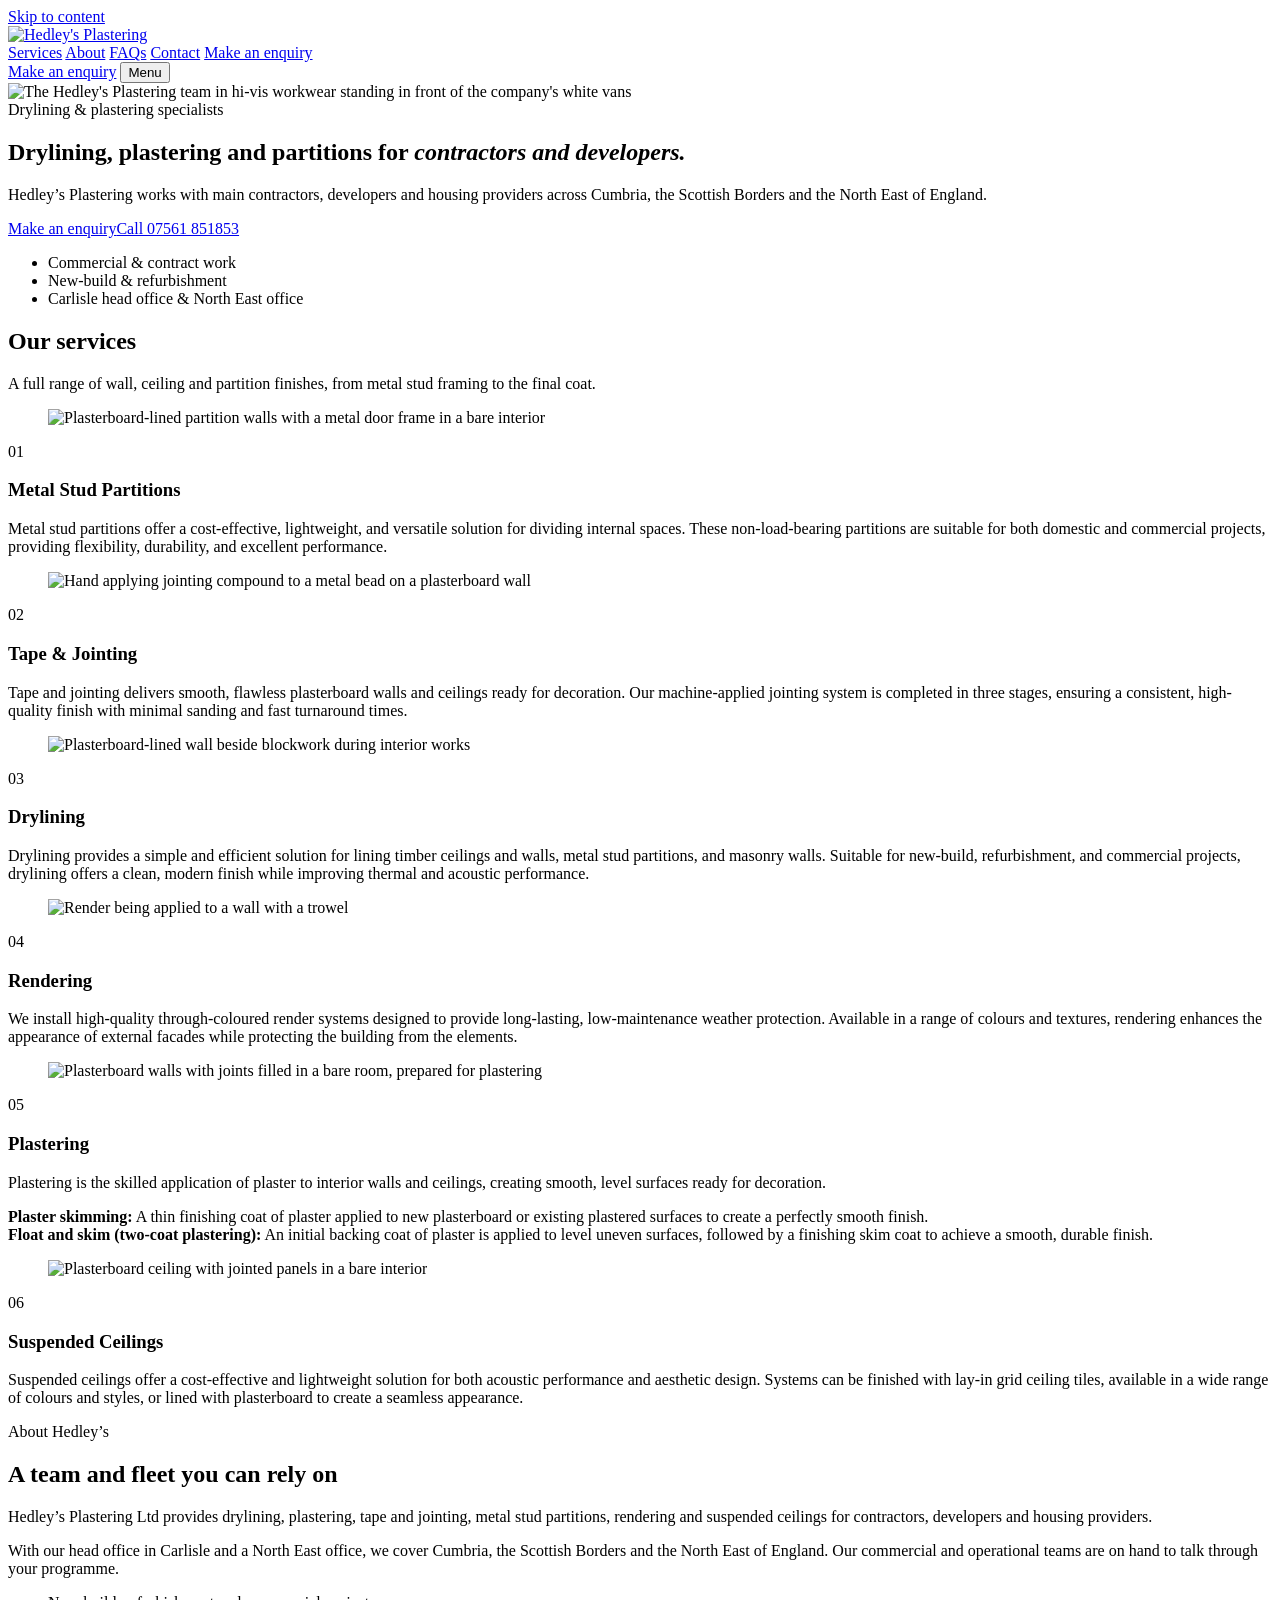
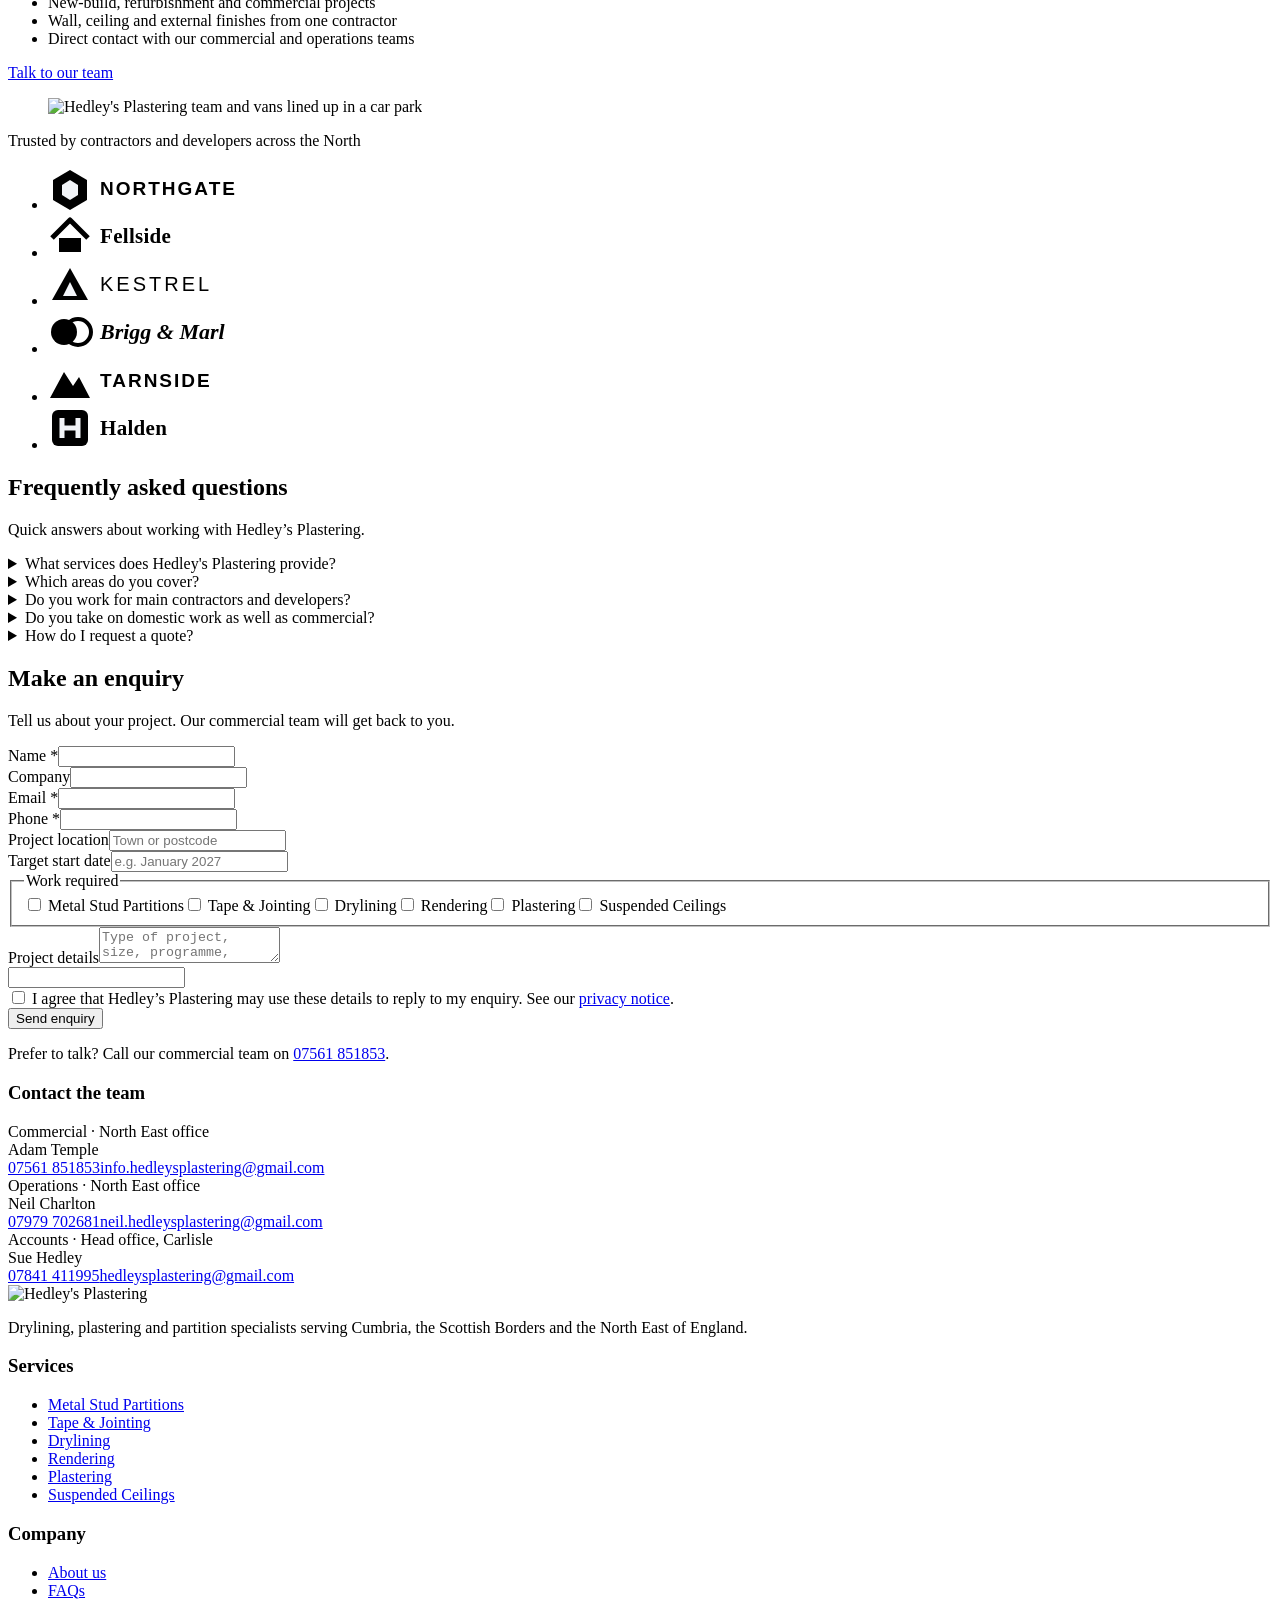
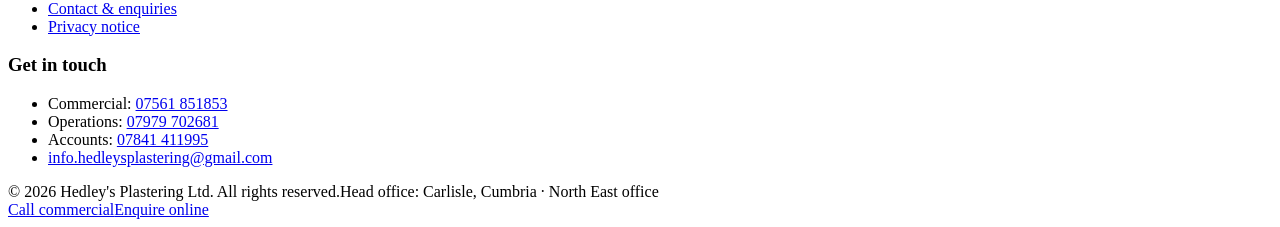
==== index.html @ 0aafec83 "Add files via upload" ====
<!DOCTYPE html>
<html lang="en-GB">
<head>
<meta charset="utf-8">
<meta name="viewport" content="width=device-width, initial-scale=1">
<title>Drylining &amp; Plastering Contractors | Hedley&#x27;s Plastering</title>
<meta name="description" content="Drylining, plastering, partitions, jointing, rendering and suspended ceilings for contractors across Cumbria, the Scottish Borders and the North East.">
<link rel="canonical" href="https://www.hedleysplastering.co.uk/">
<meta name="theme-color" content="#374151">
<meta property="og:type" content="website"><meta property="og:locale" content="en_GB">
<meta property="og:site_name" content="Hedley's Plastering"><meta property="og:title" content="Drylining &amp; Plastering Contractors | Hedley&#x27;s Plastering">
<meta property="og:description" content="Drylining, plastering, partitions, jointing, rendering and suspended ceilings for contractors across Cumbria, the Scottish Borders and the North East."><meta property="og:url" content="https://www.hedleysplastering.co.uk/">
<meta property="og:image" content="https://www.hedleysplastering.co.uk/assets/fleet-1600.jpg">
<meta name="twitter:card" content="summary_large_image">
<link rel="icon" href="assets/favicon.svg" type="image/svg+xml">
<link rel="stylesheet" href="assets/style.css">
<script type="application/ld+json">{"@context": "https://schema.org", "@graph": [{"@type": ["GeneralContractor", "LocalBusiness"], "@id": "https://www.hedleysplastering.co.uk/#organization", "name": "Hedley's Plastering Ltd", "alternateName": "Hedley's Plastering", "url": "https://www.hedleysplastering.co.uk/", "logo": "https://www.hedleysplastering.co.uk/assets/logo.svg", "image": "https://www.hedleysplastering.co.uk/assets/fleet-1600.jpg", "description": "Drylining, plastering, tape and jointing, metal stud partitions, rendering and suspended ceilings contractor serving Cumbria, the Scottish Borders and the North East of England.", "telephone": "+447561851853", "email": "info.hedleysplastering@gmail.com", "address": {"@type": "PostalAddress", "addressLocality": "Carlisle", "addressRegion": "Cumbria", "addressCountry": "GB"}, "areaServed": [{"@type": "AdministrativeArea", "name": "Cumbria"}, {"@type": "AdministrativeArea", "name": "Scottish Borders"}, {"@type": "AdministrativeArea", "name": "North East England"}], "knowsAbout": ["Plastering", "Drylining", "Tape and jointing", "Metal stud partitions", "Rendering", "Suspended ceilings"], "contactPoint": [{"@type": "ContactPoint", "contactType": "sales", "name": "Adam Temple", "telephone": "+447561851853", "email": "info.hedleysplastering@gmail.com", "areaServed": "GB", "availableLanguage": "en"}, {"@type": "ContactPoint", "contactType": "customer service", "name": "Neil Charlton", "telephone": "+447979702681", "email": "neil.hedleysplastering@gmail.com", "areaServed": "GB", "availableLanguage": "en"}], "hasOfferCatalog": {"@type": "OfferCatalog", "name": "Services", "itemListElement": [{"@type": "Offer", "itemOffered": {"@type": "Service", "name": "Metal Stud Partitions", "url": "https://www.hedleysplastering.co.uk/#metal-stud-partitions"}}, {"@type": "Offer", "itemOffered": {"@type": "Service", "name": "Tape & Jointing", "url": "https://www.hedleysplastering.co.uk/#tape-and-jointing"}}, {"@type": "Offer", "itemOffered": {"@type": "Service", "name": "Drylining", "url": "https://www.hedleysplastering.co.uk/#drylining"}}, {"@type": "Offer", "itemOffered": {"@type": "Service", "name": "Rendering", "url": "https://www.hedleysplastering.co.uk/#rendering"}}, {"@type": "Offer", "itemOffered": {"@type": "Service", "name": "Plastering", "url": "https://www.hedleysplastering.co.uk/#plastering"}}, {"@type": "Offer", "itemOffered": {"@type": "Service", "name": "Suspended Ceilings", "url": "https://www.hedleysplastering.co.uk/#suspended-ceilings"}}]}}, {"@type": "WebSite", "@id": "https://www.hedleysplastering.co.uk/#website", "url": "https://www.hedleysplastering.co.uk/", "name": "Hedley's Plastering", "publisher": {"@id": "https://www.hedleysplastering.co.uk/#organization"}, "inLanguage": "en-GB"}, {"@type": "Service", "@id": "https://www.hedleysplastering.co.uk/#metal-stud-partitions", "name": "Metal Stud Partitions", "serviceType": "Metal Stud Partitions", "description": "Metal stud partitions offer a cost-effective, lightweight, and versatile solution for dividing internal spaces. These non-load-bearing partitions are suitable for both domestic and commercial projects, providing flexibility, durability, and excellent performance.", "url": "https://www.hedleysplastering.co.uk/#metal-stud-partitions", "provider": {"@id": "https://www.hedleysplastering.co.uk/#organization"}, "areaServed": [{"@type": "AdministrativeArea", "name": "Cumbria"}, {"@type": "AdministrativeArea", "name": "Scottish Borders"}, {"@type": "AdministrativeArea", "name": "North East England"}]}, {"@type": "Service", "@id": "https://www.hedleysplastering.co.uk/#tape-and-jointing", "name": "Tape & Jointing", "serviceType": "Tape & Jointing", "description": "Tape and jointing delivers smooth, flawless plasterboard walls and ceilings ready for decoration. Our machine-applied jointing system is completed in three stages, ensuring a consistent, high-quality finish with minimal sanding and fast turnaround times.", "url": "https://www.hedleysplastering.co.uk/#tape-and-jointing", "provider": {"@id": "https://www.hedleysplastering.co.uk/#organization"}, "areaServed": [{"@type": "AdministrativeArea", "name": "Cumbria"}, {"@type": "AdministrativeArea", "name": "Scottish Borders"}, {"@type": "AdministrativeArea", "name": "North East England"}]}, {"@type": "Service", "@id": "https://www.hedleysplastering.co.uk/#drylining", "name": "Drylining", "serviceType": "Drylining", "description": "Drylining provides a simple and efficient solution for lining timber ceilings and walls, metal stud partitions, and masonry walls. Suitable for new-build, refurbishment, and commercial projects, drylining offers a clean, modern finish while improving thermal and acoustic performance.", "url": "https://www.hedleysplastering.co.uk/#drylining", "provider": {"@id": "https://www.hedleysplastering.co.uk/#organization"}, "areaServed": [{"@type": "AdministrativeArea", "name": "Cumbria"}, {"@type": "AdministrativeArea", "name": "Scottish Borders"}, {"@type": "AdministrativeArea", "name": "North East England"}]}, {"@type": "Service", "@id": "https://www.hedleysplastering.co.uk/#rendering", "name": "Rendering", "serviceType": "Rendering", "description": "We install high-quality through-coloured render systems designed to provide long-lasting, low-maintenance weather protection. Available in a range of colours and textures, rendering enhances the appearance of external facades while protecting the building from the elements.", "url": "https://www.hedleysplastering.co.uk/#rendering", "provider": {"@id": "https://www.hedleysplastering.co.uk/#organization"}, "areaServed": [{"@type": "AdministrativeArea", "name": "Cumbria"}, {"@type": "AdministrativeArea", "name": "Scottish Borders"}, {"@type": "AdministrativeArea", "name": "North East England"}]}, {"@type": "Service", "@id": "https://www.hedleysplastering.co.uk/#plastering", "name": "Plastering", "serviceType": "Plastering", "description": "Plastering is the skilled application of plaster to interior walls and ceilings, creating smooth, level surfaces ready for decoration.", "url": "https://www.hedleysplastering.co.uk/#plastering", "provider": {"@id": "https://www.hedleysplastering.co.uk/#organization"}, "areaServed": [{"@type": "AdministrativeArea", "name": "Cumbria"}, {"@type": "AdministrativeArea", "name": "Scottish Borders"}, {"@type": "AdministrativeArea", "name": "North East England"}]}, {"@type": "Service", "@id": "https://www.hedleysplastering.co.uk/#suspended-ceilings", "name": "Suspended Ceilings", "serviceType": "Suspended Ceilings", "description": "Suspended ceilings offer a cost-effective and lightweight solution for both acoustic performance and aesthetic design. Systems can be finished with lay-in grid ceiling tiles, available in a wide range of colours and styles, or lined with plasterboard to create a seamless appearance.", "url": "https://www.hedleysplastering.co.uk/#suspended-ceilings", "provider": {"@id": "https://www.hedleysplastering.co.uk/#organization"}, "areaServed": [{"@type": "AdministrativeArea", "name": "Cumbria"}, {"@type": "AdministrativeArea", "name": "Scottish Borders"}, {"@type": "AdministrativeArea", "name": "North East England"}]}, {"@type": "FAQPage", "mainEntity": [{"@type": "Question", "name": "What services does Hedley's Plastering provide?", "acceptedAnswer": {"@type": "Answer", "text": "Hedley's Plastering provides metal stud partitions, tape and jointing, drylining, rendering, plastering (skim and float and skim) and suspended ceilings."}}, {"@type": "Question", "name": "Which areas do you cover?", "acceptedAnswer": {"@type": "Answer", "text": "We work across Cumbria, the Scottish Borders and the North East of England."}}, {"@type": "Question", "name": "Do you work for main contractors and developers?", "acceptedAnswer": {"@type": "Answer", "text": "Yes. We work with main contractors, developers and housing providers on new-build, refurbishment and commercial projects. Our client list includes ESH Group, Mears, United Living and Oaktree Living."}}, {"@type": "Question", "name": "Do you take on domestic work as well as commercial?", "acceptedAnswer": {"@type": "Answer", "text": "Our services such as metal stud partitions and drylining are suitable for both domestic and commercial projects. Our main focus is commercial and contract work."}}, {"@type": "Question", "name": "How do I request a quote?", "acceptedAnswer": {"@type": "Answer", "text": "Use the enquiry form at the bottom of this page or call our commercial team on 07561 851853. Please include the project location, the work required and your target start date."}}]}]}</script>
</head>
<body>
<a class="skip" href="#main">Skip to content</a>
<header class="site-header"><div class="wrap wide bar">
<a class="logo" href="#top" aria-label="Hedley's Plastering home"><img src="assets/logo-white.svg" alt="Hedley's Plastering" width="163" height="46"></a>
<nav class="nav" id="site-nav" aria-label="Main">
<a class="link" href="#services">Services</a>
<a class="link" href="#about">About</a>
<a class="link" href="#faq">FAQs</a>
<a class="link" href="#contact">Contact</a>
<a class="btn" href="#contact">Make an enquiry</a>
</nav>
<div class="header-cta"><a class="btn btn-sm" href="#contact">Make an enquiry</a>
<button class="menu-btn" aria-expanded="false" aria-controls="site-nav">Menu</button></div></div></header>
<main id="main">

<section class="hero" id="top" style="padding:0">
<picture><source type="image/webp" srcset="assets/team-vans-800.webp 800w, assets/team-vans-1600.webp 1600w" sizes="100vw"><img src="assets/team-vans-1600.jpg" srcset="assets/team-vans-800.jpg 800w, assets/team-vans-1600.jpg 1600w" sizes="100vw" alt="The Hedley&#x27;s Plastering team in hi-vis workwear standing in front of the company&#x27;s white vans" width="1600" height="856" fetchpriority="high"></picture>
<div class="wrap wide"><div class="inner">
<span class="eyebrow">Drylining &amp; plastering specialists</span>
<h1>Drylining, plastering and partitions for <em>contractors and developers.</em></h1>
<p class="lead">Hedley&rsquo;s Plastering works with main contractors, developers and housing providers across Cumbria, the Scottish Borders and the North East of England.</p>
<div class="actions"><a class="btn" href="#contact">Make an enquiry</a><a class="btn btn-ghost" href="tel:07561851853">Call 07561 851853</a></div>
<ul class="hero-points"><li>Commercial &amp; contract work</li><li>New-build &amp; refurbishment</li><li>Carlisle head office &amp; North East office</li></ul>
</div></div></section>

<section id="services" class="services-v2"><div class="wrap">
<div class="section-head"><h2>Our services</h2><p>A full range of wall, ceiling and partition finishes, from metal stud framing to the final coat.</p></div></div>
<div class="features"><article class="feature" id="metal-stud-partitions"><figure><picture><source type="image/webp" srcset="assets/drylined-room-640.webp 640w, assets/drylined-room-1280.webp 1280w" sizes="(min-width:900px) 50vw, 100vw"><img src="assets/drylined-room-1280.jpg" srcset="assets/drylined-room-640.jpg 640w, assets/drylined-room-1280.jpg 1280w" sizes="(min-width:900px) 50vw, 100vw" alt="Plasterboard-lined partition walls with a metal door frame in a bare interior" width="1280" height="853" loading="lazy"></picture></figure><div><span class="eyebrow">01</span><h3 class="svc-title">Metal Stud Partitions</h3><p>Metal stud partitions offer a cost-effective, lightweight, and versatile solution for dividing internal spaces. These non-load-bearing partitions are suitable for both domestic and commercial projects, providing flexibility, durability, and excellent performance.</p></div></article><article class="feature flip" id="tape-and-jointing"><figure><picture><source type="image/webp" srcset="assets/jointing-bead-640.webp 640w, assets/jointing-bead-1280.webp 1280w" sizes="(min-width:900px) 50vw, 100vw"><img src="assets/jointing-bead-1280.jpg" srcset="assets/jointing-bead-640.jpg 640w, assets/jointing-bead-1280.jpg 1280w" sizes="(min-width:900px) 50vw, 100vw" alt="Hand applying jointing compound to a metal bead on a plasterboard wall" width="1280" height="853" loading="lazy"></picture></figure><div><span class="eyebrow">02</span><h3 class="svc-title">Tape &amp; Jointing</h3><p>Tape and jointing delivers smooth, flawless plasterboard walls and ceilings ready for decoration. Our machine-applied jointing system is completed in three stages, ensuring a consistent, high-quality finish with minimal sanding and fast turnaround times.</p></div></article><article class="feature" id="drylining"><figure><picture><source type="image/webp" srcset="assets/blockwork-wall-640.webp 640w, assets/blockwork-wall-1280.webp 1280w" sizes="(min-width:900px) 50vw, 100vw"><img src="assets/blockwork-wall-1280.jpg" srcset="assets/blockwork-wall-640.jpg 640w, assets/blockwork-wall-1280.jpg 1280w" sizes="(min-width:900px) 50vw, 100vw" alt="Plasterboard-lined wall beside blockwork during interior works" width="1280" height="853" loading="lazy"></picture></figure><div><span class="eyebrow">03</span><h3 class="svc-title">Drylining</h3><p>Drylining provides a simple and efficient solution for lining timber ceilings and walls, metal stud partitions, and masonry walls. Suitable for new-build, refurbishment, and commercial projects, drylining offers a clean, modern finish while improving thermal and acoustic performance.</p></div></article><article class="feature flip" id="rendering"><figure><picture><source type="image/webp" srcset="assets/render-trowel-640.webp 640w, assets/render-trowel-1280.webp 1280w" sizes="(min-width:900px) 50vw, 100vw"><img src="assets/render-trowel-1280.jpg" srcset="assets/render-trowel-640.jpg 640w, assets/render-trowel-1280.jpg 1280w" sizes="(min-width:900px) 50vw, 100vw" alt="Render being applied to a wall with a trowel" width="1280" height="853" loading="lazy"></picture></figure><div><span class="eyebrow">04</span><h3 class="svc-title">Rendering</h3><p>We install high-quality through-coloured render systems designed to provide long-lasting, low-maintenance weather protection. Available in a range of colours and textures, rendering enhances the appearance of external facades while protecting the building from the elements.</p></div></article><article class="feature" id="plastering"><figure><picture><source type="image/webp" srcset="assets/prepared-room-640.webp 640w, assets/prepared-room-1280.webp 1280w" sizes="(min-width:900px) 50vw, 100vw"><img src="assets/prepared-room-1280.jpg" srcset="assets/prepared-room-640.jpg 640w, assets/prepared-room-1280.jpg 1280w" sizes="(min-width:900px) 50vw, 100vw" alt="Plasterboard walls with joints filled in a bare room, prepared for plastering" width="1280" height="853" loading="lazy"></picture></figure><div><span class="eyebrow">05</span><h3 class="svc-title">Plastering</h3><p>Plastering is the skilled application of plaster to interior walls and ceilings, creating smooth, level surfaces ready for decoration.</p><div class="sub"><strong>Plaster skimming:</strong> A thin finishing coat of plaster applied to new plasterboard or existing plastered surfaces to create a perfectly smooth finish.</div><div class="sub"><strong>Float and skim (two-coat plastering):</strong> An initial backing coat of plaster is applied to level uneven surfaces, followed by a finishing skim coat to achieve a smooth, durable finish.</div></div></article><article class="feature flip" id="suspended-ceilings"><figure><picture><source type="image/webp" srcset="assets/plasterboard-ceiling-640.webp 640w, assets/plasterboard-ceiling-1280.webp 1280w" sizes="(min-width:900px) 50vw, 100vw"><img src="assets/plasterboard-ceiling-1280.jpg" srcset="assets/plasterboard-ceiling-640.jpg 640w, assets/plasterboard-ceiling-1280.jpg 1280w" sizes="(min-width:900px) 50vw, 100vw" alt="Plasterboard ceiling with jointed panels in a bare interior" width="1280" height="853" loading="lazy"></picture></figure><div><span class="eyebrow">06</span><h3 class="svc-title">Suspended Ceilings</h3><p>Suspended ceilings offer a cost-effective and lightweight solution for both acoustic performance and aesthetic design. Systems can be finished with lay-in grid ceiling tiles, available in a wide range of colours and styles, or lined with plasterboard to create a seamless appearance.</p></div></article></div></section>

<section class="bg-mist" id="about"><div class="wrap split">
<div><span class="eyebrow">About Hedley&rsquo;s</span><h2>A team and fleet you can rely on</h2>
<p>Hedley&rsquo;s Plastering Ltd provides drylining, plastering, tape and jointing, metal stud partitions, rendering and suspended ceilings for contractors, developers and housing providers.</p>
<p>With our head office in Carlisle and a North East office, we cover Cumbria, the Scottish Borders and the North East of England. Our commercial and operational teams are on hand to talk through your programme.</p>
<ul class="ticks"><li>New-build, refurbishment and commercial projects</li><li>Wall, ceiling and external finishes from one contractor</li><li>Direct contact with our commercial and operations teams</li></ul>
<a class="btn btn-navy" href="#contact">Talk to our team</a></div>
<figure><picture><source type="image/webp" srcset="assets/team-crop-780.webp"><img src="assets/team-crop-780.jpg" alt="Hedley&#39;s Plastering team and vans lined up in a car park" width="780" height="280" loading="lazy"></picture></figure></div></section>

<section class="logo-band" id="clients" aria-label="Clients"><div class="wrap"><p class="band-title">Trusted by contractors and developers across the North</p><ul class="logo-row"><li><svg role="img" aria-label="Placeholder client logo" viewBox="0 0 192 44" width="192" height="44" xmlns="http://www.w3.org/2000/svg"><path d="M22 4l17 10v20L22 44 5 34V14z" fill="currentColor"/><path d="M22 14l8 5v10l-8 5-8-5V19z" fill="#f2f4f8"/><text x="52" y="29" fill="currentColor" font-family="Inter,Helvetica,Arial,sans-serif" font-size="19" font-weight="800" letter-spacing="2">NORTHGATE</text></svg></li><li><svg role="img" aria-label="Placeholder client logo" viewBox="0 0 142 44" width="142" height="44" xmlns="http://www.w3.org/2000/svg"><path d="M4 24L22 6l18 18" fill="none" stroke="currentColor" stroke-width="5" stroke-linejoin="round"/><path d="M11 24v14h22V24" fill="currentColor"/><text x="52" y="29" fill="currentColor" font-family="Georgia,serif" font-size="21" font-weight="700" letter-spacing=".3">Fellside</text></svg></li><li><svg role="img" aria-label="Placeholder client logo" viewBox="0 0 168 44" width="168" height="44" xmlns="http://www.w3.org/2000/svg"><path d="M4 38L22 6l18 32z" fill="currentColor"/><path d="M22 20l7 14H15z" fill="#f2f4f8"/><text x="52" y="29" fill="currentColor" font-family="Inter,Helvetica,Arial,sans-serif" font-size="20" font-weight="400" letter-spacing="3">KESTREL</text></svg></li><li><svg role="img" aria-label="Placeholder client logo" viewBox="0 0 190 44" width="190" height="44" xmlns="http://www.w3.org/2000/svg"><circle cx="16" cy="22" r="13" fill="currentColor"/><circle cx="30" cy="22" r="13" fill="none" stroke="currentColor" stroke-width="4"/><text x="52" y="29" fill="currentColor" font-family="Georgia,serif" font-size="22" font-style="italic" font-weight="700">Brigg &amp; Marl</text></svg></li><li><svg role="img" aria-label="Placeholder client logo" viewBox="0 0 162 44" width="162" height="44" xmlns="http://www.w3.org/2000/svg"><path d="M2 40l14-26 9 14 6-9 11 21z" fill="currentColor"/><text x="52" y="29" fill="currentColor" font-family="Inter,Helvetica,Arial,sans-serif" font-size="19" font-weight="800" letter-spacing="2">TARNSIDE</text></svg></li><li><svg role="img" aria-label="Placeholder client logo" viewBox="0 0 142 44" width="142" height="44" xmlns="http://www.w3.org/2000/svg"><rect x="4" y="4" width="36" height="36" rx="6" fill="currentColor"/><path d="M14 12v20M30 12v20M14 22h16" stroke="#f2f4f8" stroke-width="5"/><text x="52" y="29" fill="currentColor" font-family="Georgia,serif" font-size="21" font-weight="700" letter-spacing=".3">Halden</text></svg></li></ul></div></section>

<section id="faq"><div class="wrap">
<div class="section-head"><h2>Frequently asked questions</h2><p>Quick answers about working with Hedley&rsquo;s Plastering.</p></div>
<div class="faq">
<details><summary>What services does Hedley&#x27;s Plastering provide?</summary><div class="ans"><p>Hedley&#x27;s Plastering provides metal stud partitions, tape and jointing, drylining, rendering, plastering (skim and float and skim) and suspended ceilings.</p></div></details>
<details><summary>Which areas do you cover?</summary><div class="ans"><p>We work across Cumbria, the Scottish Borders and the North East of England.</p></div></details>
<details><summary>Do you work for main contractors and developers?</summary><div class="ans"><p>Yes. We work with main contractors, developers and housing providers on new-build, refurbishment and commercial projects. Our client list includes ESH Group, Mears, United Living and Oaktree Living.</p></div></details>
<details><summary>Do you take on domestic work as well as commercial?</summary><div class="ans"><p>Our services such as metal stud partitions and drylining are suitable for both domestic and commercial projects. Our main focus is commercial and contract work.</p></div></details>
<details><summary>How do I request a quote?</summary><div class="ans"><p>Use the enquiry form at the bottom of this page or call our commercial team on 07561 851853. Please include the project location, the work required and your target start date.</p></div></details>
</div></div></section>

<section class="bg-mist" id="contact"><div class="wrap">
<div class="section-head"><h2>Make an enquiry</h2><p>Tell us about your project. Our commercial team will get back to you.</p></div>
<div class="contact-layout">
<form class="form" id="enquiry-form" data-to="info.hedleysplastering@gmail.com" novalidate>
<div class="row"><div class="field"><label for="name">Name <span class="req">*</span></label><input id="name" name="name" autocomplete="name" required></div>
<div class="field"><label for="company">Company</label><input id="company" name="company" autocomplete="organization"></div></div>
<div class="row"><div class="field"><label for="email">Email <span class="req">*</span></label><input id="email" name="email" type="email" autocomplete="email" required></div>
<div class="field"><label for="phone">Phone <span class="req">*</span></label><input id="phone" name="phone" type="tel" autocomplete="tel" required></div></div>
<div class="row"><div class="field"><label for="location">Project location</label><input id="location" name="location" placeholder="Town or postcode"></div>
<div class="field"><label for="start">Target start date</label><input id="start" name="start" placeholder="e.g. January 2027"></div></div>
<fieldset><legend>Work required</legend><div class="checks"><label><input type="checkbox" name="service" value="Metal Stud Partitions"> Metal Stud Partitions</label><label><input type="checkbox" name="service" value="Tape &amp; Jointing"> Tape &amp; Jointing</label><label><input type="checkbox" name="service" value="Drylining"> Drylining</label><label><input type="checkbox" name="service" value="Rendering"> Rendering</label><label><input type="checkbox" name="service" value="Plastering"> Plastering</label><label><input type="checkbox" name="service" value="Suspended Ceilings"> Suspended Ceilings</label></div></fieldset>
<div class="field"><label for="details">Project details</label><textarea id="details" name="details" placeholder="Type of project, size, programme, anything we should know"></textarea></div>
<input class="hp" type="text" name="website" tabindex="-1" autocomplete="off" aria-hidden="true">
<div class="field"><label class="consent"><input type="checkbox" name="consent" required> <span>I agree that Hedley&rsquo;s Plastering may use these details to reply to my enquiry. See our <a href="privacy.html">privacy notice</a>.</span></label></div>
<button class="btn" type="submit">Send enquiry</button>
<div class="form-status" id="form-status" role="status" aria-live="polite"></div>
<p class="form-note">Prefer to talk? Call our commercial team on <a href="tel:07561851853">07561 851853</a>.</p>
</form>
<aside><div class="panel"><h3>Contact the team</h3>
<div class="person"><div class="role">Commercial &middot; North East office</div><div class="name">Adam Temple</div><a href="tel:07561851853">07561 851853</a><a href="mailto:info.hedleysplastering@gmail.com">info.hedleysplastering@gmail.com</a></div>
<div class="person"><div class="role">Operations &middot; North East office</div><div class="name">Neil Charlton</div><a href="tel:07979702681">07979 702681</a><a href="mailto:neil.hedleysplastering@gmail.com">neil.hedleysplastering@gmail.com</a></div>
<div class="person"><div class="role">Accounts &middot; Head office, Carlisle</div><div class="name">Sue Hedley</div><a href="tel:07841411995">07841 411995</a><a href="mailto:hedleysplastering@gmail.com">hedleysplastering@gmail.com</a></div>
</div></aside></div></div></section>

</main>
<footer class="site-footer"><div class="wrap">
<div class="foot-grid">
<div><span class="foot-logo"><img src="assets/logo-white.svg" alt="Hedley's Plastering" width="135" height="38" loading="lazy"></span>
<p>Drylining, plastering and partition specialists serving Cumbria, the Scottish Borders and the North East of England.</p></div>
<div><h3>Services</h3><ul><li><a href="#metal-stud-partitions">Metal Stud Partitions</a></li><li><a href="#tape-and-jointing">Tape & Jointing</a></li><li><a href="#drylining">Drylining</a></li><li><a href="#rendering">Rendering</a></li><li><a href="#plastering">Plastering</a></li><li><a href="#suspended-ceilings">Suspended Ceilings</a></li></ul></div>
<div><h3>Company</h3><ul><li><a href="#about">About us</a></li><li><a href="#faq">FAQs</a></li><li><a href="#contact">Contact &amp; enquiries</a></li><li><a href="privacy.html">Privacy notice</a></li></ul></div>
<div><h3>Get in touch</h3><ul>
<li>Commercial: <a href="tel:07561851853">07561 851853</a></li>
<li>Operations: <a href="tel:07979702681">07979 702681</a></li>
<li>Accounts: <a href="tel:07841411995">07841 411995</a></li>
<li><a href="mailto:info.hedleysplastering@gmail.com">info.hedleysplastering@gmail.com</a></li></ul></div>
</div>
<div class="legal"><span>&copy; 2026 Hedley's Plastering Ltd. All rights reserved.</span><span>Head office: Carlisle, Cumbria &middot; North East office</span></div>
</div></footer>
<nav class="callbar" aria-label="Quick contact"><a class="c1" href="tel:07561851853">Call commercial</a><a class="c2" href="#contact">Enquire online</a></nav>
<script src="assets/site.js" defer></script>
</body></html>
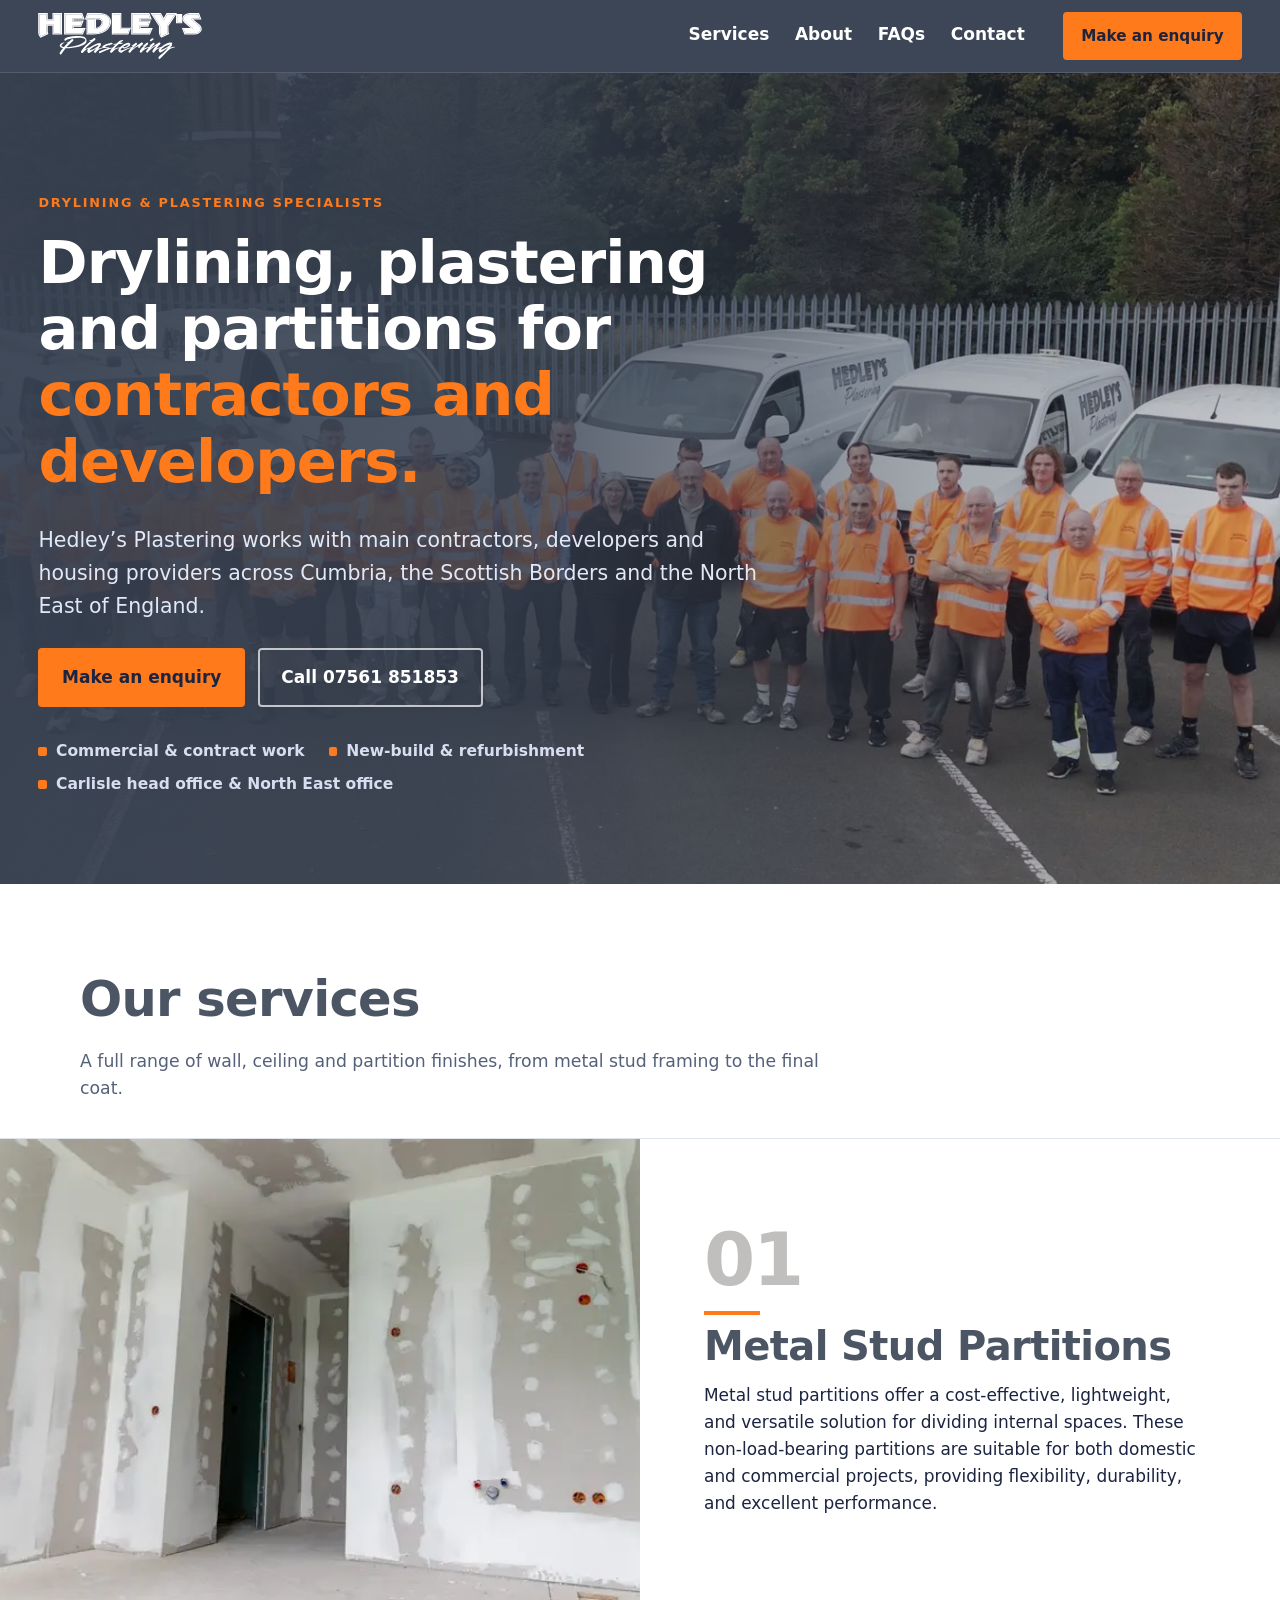
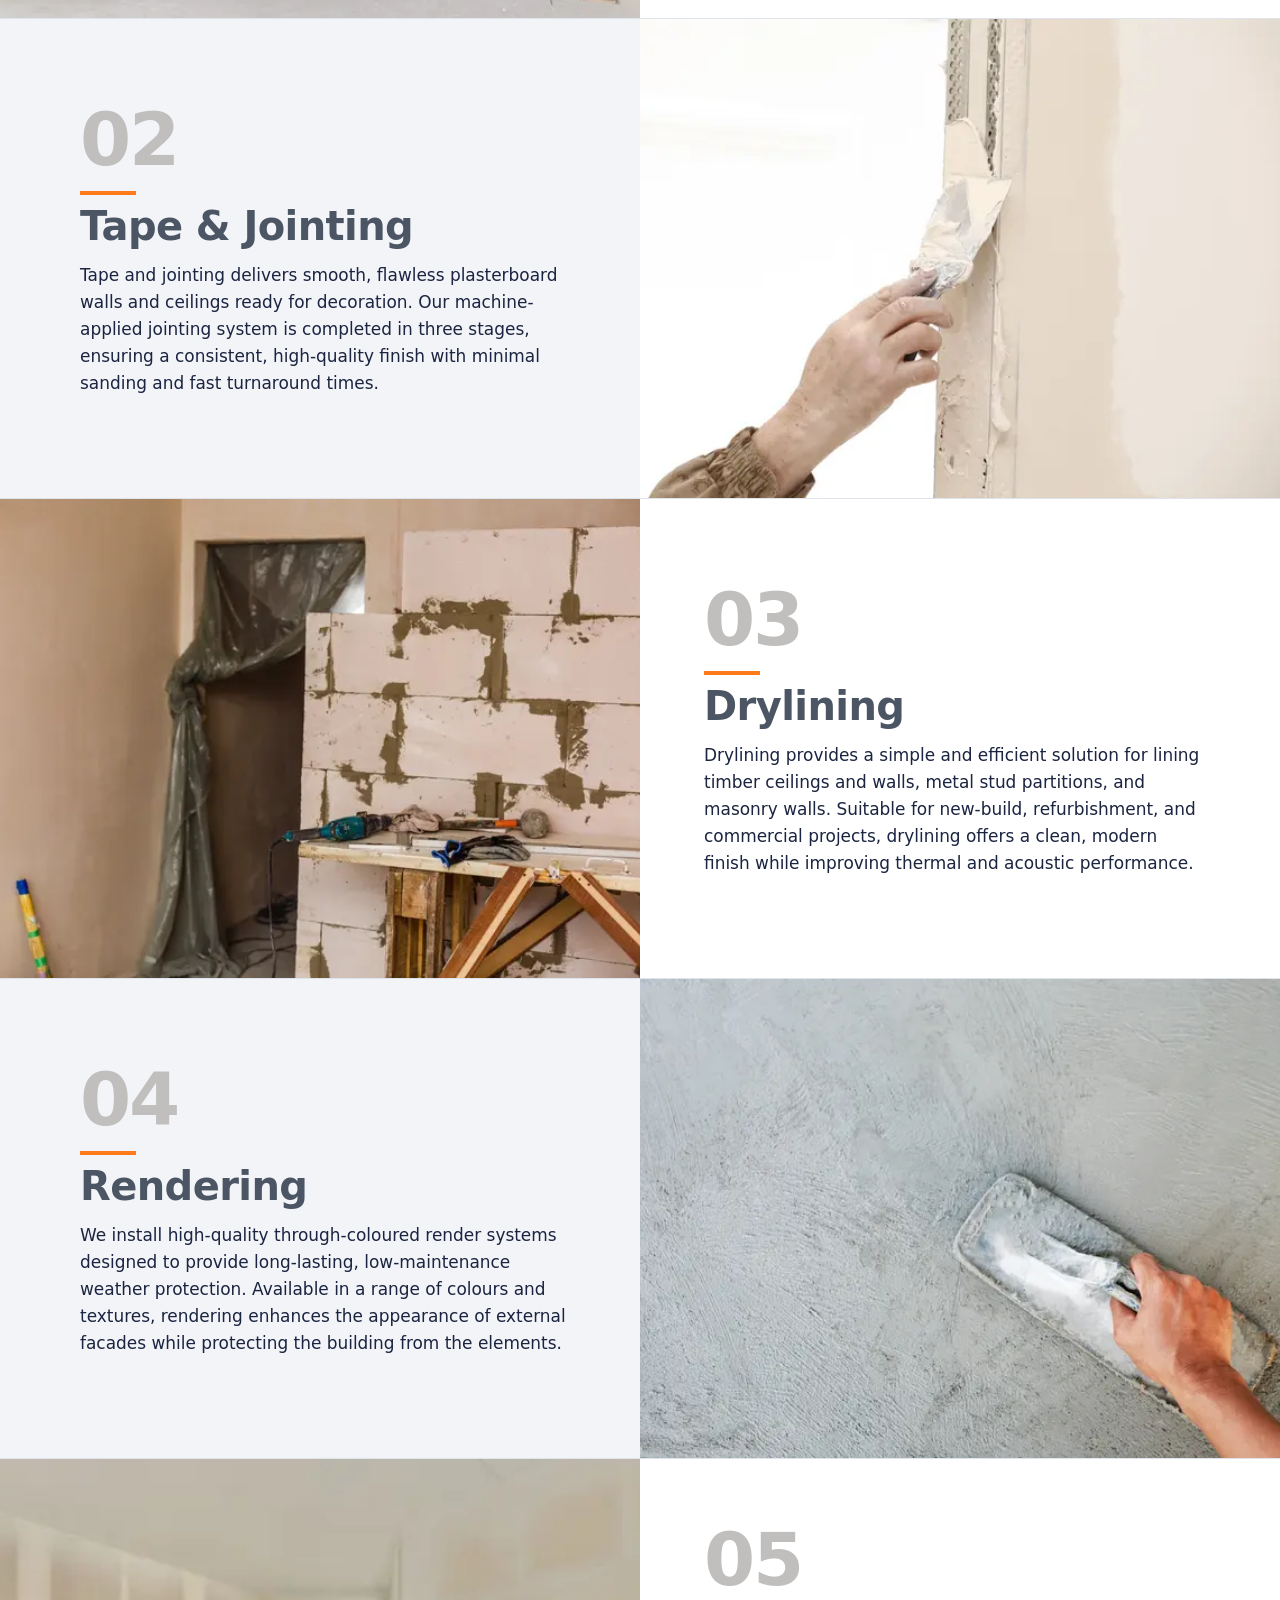
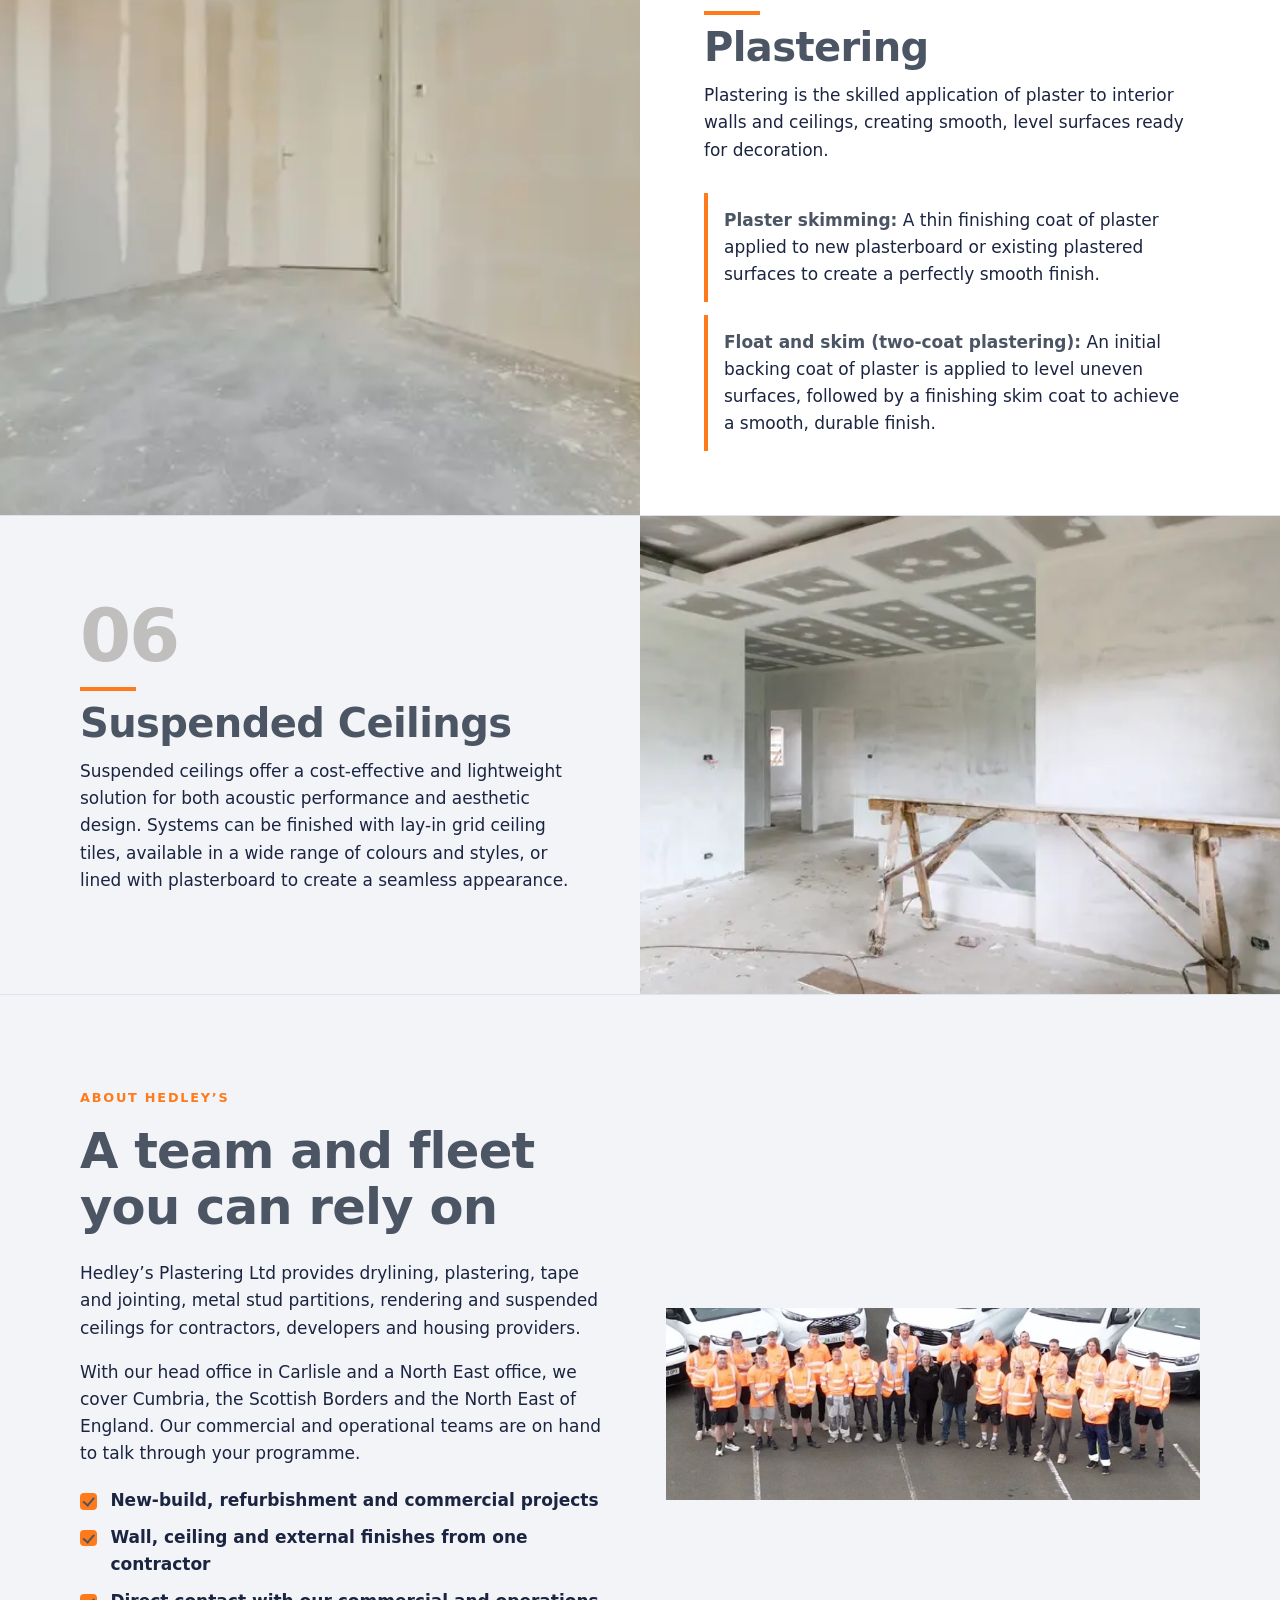
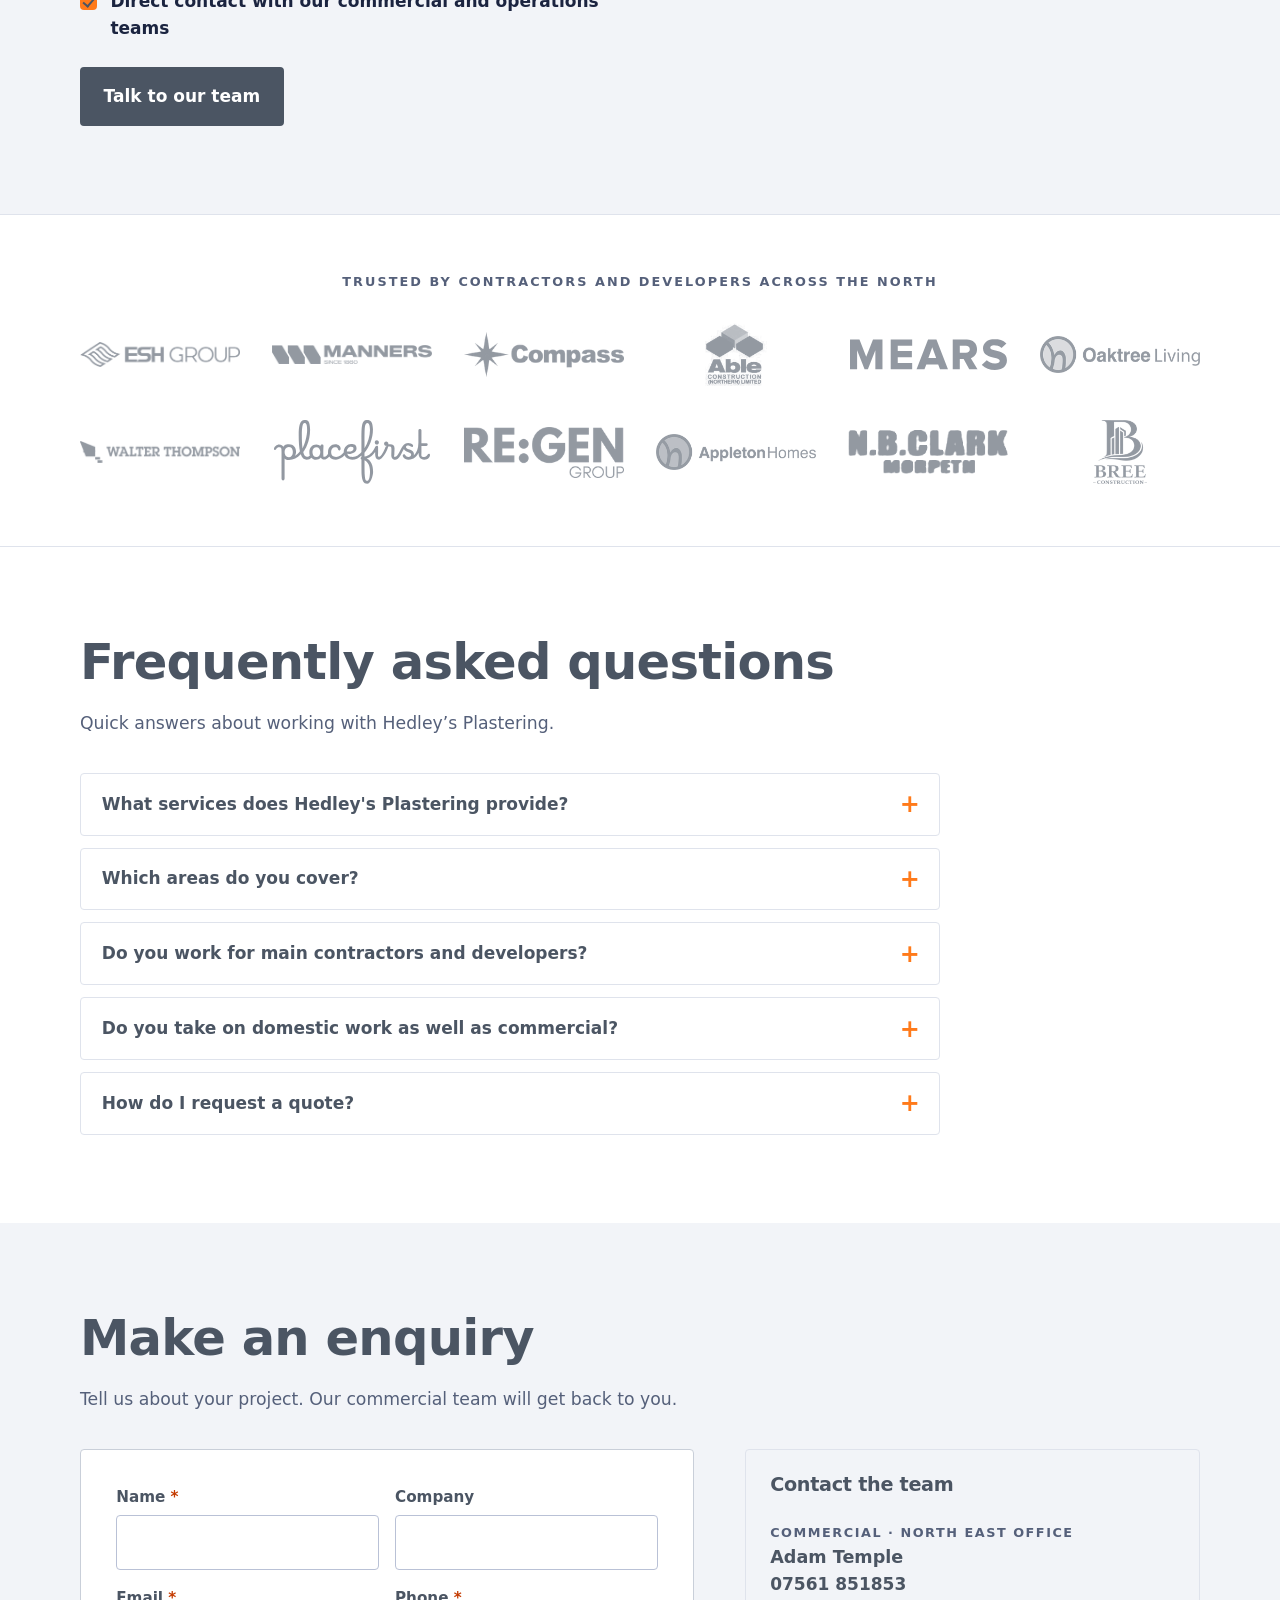
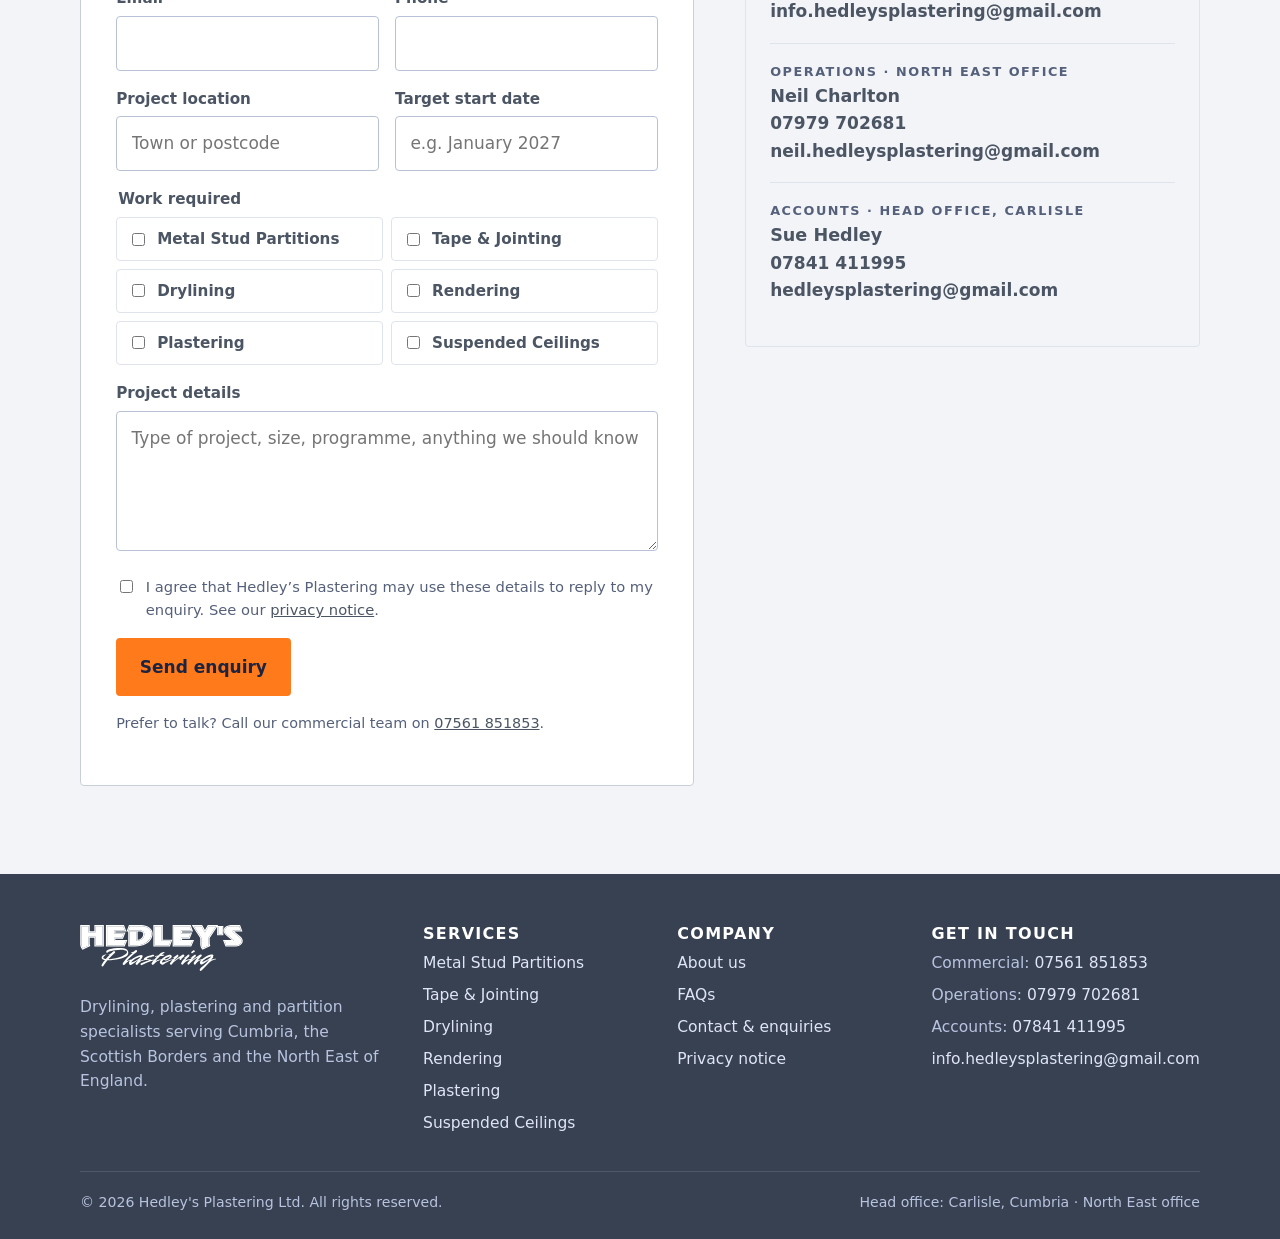
==== commit ea555eea: "Add files via upload" ====
--- a/index.html
+++ b/index.html
@@ -53,7 +53,7 @@
 <a class="btn btn-navy" href="#contact">Talk to our team</a></div>
 <figure><picture><source type="image/webp" srcset="assets/team-crop-780.webp"><img src="assets/team-crop-780.jpg" alt="Hedley&#39;s Plastering team and vans lined up in a car park" width="780" height="280" loading="lazy"></picture></figure></div></section>
 
-<section class="logo-band" id="clients" aria-label="Clients"><div class="wrap"><p class="band-title">Trusted by contractors and developers across the North</p><ul class="logo-row"><li><svg role="img" aria-label="Placeholder client logo" viewBox="0 0 192 44" width="192" height="44" xmlns="http://www.w3.org/2000/svg"><path d="M22 4l17 10v20L22 44 5 34V14z" fill="currentColor"/><path d="M22 14l8 5v10l-8 5-8-5V19z" fill="#f2f4f8"/><text x="52" y="29" fill="currentColor" font-family="Inter,Helvetica,Arial,sans-serif" font-size="19" font-weight="800" letter-spacing="2">NORTHGATE</text></svg></li><li><svg role="img" aria-label="Placeholder client logo" viewBox="0 0 142 44" width="142" height="44" xmlns="http://www.w3.org/2000/svg"><path d="M4 24L22 6l18 18" fill="none" stroke="currentColor" stroke-width="5" stroke-linejoin="round"/><path d="M11 24v14h22V24" fill="currentColor"/><text x="52" y="29" fill="currentColor" font-family="Georgia,serif" font-size="21" font-weight="700" letter-spacing=".3">Fellside</text></svg></li><li><svg role="img" aria-label="Placeholder client logo" viewBox="0 0 168 44" width="168" height="44" xmlns="http://www.w3.org/2000/svg"><path d="M4 38L22 6l18 32z" fill="currentColor"/><path d="M22 20l7 14H15z" fill="#f2f4f8"/><text x="52" y="29" fill="currentColor" font-family="Inter,Helvetica,Arial,sans-serif" font-size="20" font-weight="400" letter-spacing="3">KESTREL</text></svg></li><li><svg role="img" aria-label="Placeholder client logo" viewBox="0 0 190 44" width="190" height="44" xmlns="http://www.w3.org/2000/svg"><circle cx="16" cy="22" r="13" fill="currentColor"/><circle cx="30" cy="22" r="13" fill="none" stroke="currentColor" stroke-width="4"/><text x="52" y="29" fill="currentColor" font-family="Georgia,serif" font-size="22" font-style="italic" font-weight="700">Brigg &amp; Marl</text></svg></li><li><svg role="img" aria-label="Placeholder client logo" viewBox="0 0 162 44" width="162" height="44" xmlns="http://www.w3.org/2000/svg"><path d="M2 40l14-26 9 14 6-9 11 21z" fill="currentColor"/><text x="52" y="29" fill="currentColor" font-family="Inter,Helvetica,Arial,sans-serif" font-size="19" font-weight="800" letter-spacing="2">TARNSIDE</text></svg></li><li><svg role="img" aria-label="Placeholder client logo" viewBox="0 0 142 44" width="142" height="44" xmlns="http://www.w3.org/2000/svg"><rect x="4" y="4" width="36" height="36" rx="6" fill="currentColor"/><path d="M14 12v20M30 12v20M14 22h16" stroke="#f2f4f8" stroke-width="5"/><text x="52" y="29" fill="currentColor" font-family="Georgia,serif" font-size="21" font-weight="700" letter-spacing=".3">Halden</text></svg></li></ul></div></section>
+<section class="logo-band" id="clients" aria-label="Clients"><div class="wrap"><p class="band-title">Trusted by contractors and developers across the North</p><ul class="logo-row"><li><img src="assets/clients/esh.png" alt="ESH Group" width="150" height="23" loading="lazy" decoding="async"></li><li><img src="assets/clients/manners.png" alt="Manners" width="150" height="19" loading="lazy" decoding="async"></li><li><img src="assets/clients/compass.png" alt="Compass Developments" width="121" height="34" loading="lazy" decoding="async"></li><li><img src="assets/clients/able.png" alt="Able Construction (Northern) Limited" width="62" height="64" loading="lazy" decoding="async"></li><li><img src="assets/clients/mears.svg" alt="Mears" width="150" height="29" loading="lazy" decoding="async"></li><li><img src="assets/clients/oaktree.png" alt="Oaktree Living" width="150" height="34" loading="lazy" decoding="async"></li><li><img src="assets/clients/walter.png" alt="Walter Thompson" width="150" height="20" loading="lazy" decoding="async"></li><li><img src="assets/clients/placefirst.svg" alt="Place First Construction" width="98" height="40" loading="lazy" decoding="async"></li><li><img src="assets/clients/regen.png" alt="Re:Gen Group" width="125" height="40" loading="lazy" decoding="async"></li><li><img src="assets/clients/appleton.png" alt="Appleton Homes" width="150" height="34" loading="lazy" decoding="async"></li><li><img src="assets/clients/nbclark.png" alt="N.B. Clark" width="132" height="36" loading="lazy" decoding="async"></li><li><img src="assets/clients/bree.png" alt="Bree Construction" width="55" height="64" loading="lazy" decoding="async"></li></ul></div></section>
 
 <section id="faq"><div class="wrap">
 <div class="section-head"><h2>Frequently asked questions</h2><p>Quick answers about working with Hedley&rsquo;s Plastering.</p></div>
--- a/assets/style.css
+++ b/assets/style.css
@@ -0,0 +1,308 @@
+:root{
+  --navy:#4b5563;--navy-2:#374151;--navy-rgb:75,85,99;--navy2-rgb:55,65,81;--on-accent:#1b2440;--silver:#c0bfbd;--mist:#f2f4f8;--line:#dfe3ec;
+  --orange:#ff7a1a;--orange-d:#e8670a;--ink:#1b2440;--muted:#55607a;--white:#fff;
+  --radius:14px;--wrap:1120px;--gutter:clamp(3rem,10vw,11rem);
+  --font:ui-sans-serif,system-ui,-apple-system,"Segoe UI",Roboto,"Helvetica Neue",Arial,sans-serif;
+}
+*{box-sizing:border-box}
+html{scroll-behavior:smooth;-webkit-text-size-adjust:100%}
+body{margin:0;font-family:var(--font);color:var(--ink);background:#fff;line-height:1.6;font-size:17px}
+img,picture{display:block;max-width:100%;height:auto}
+a{color:var(--navy)}
+h1,h2,h3{line-height:1.12;letter-spacing:-.015em;margin:0 0 .5em;color:var(--navy)}
+h1{font-size:clamp(2.1rem,5.2vw,3.7rem);font-weight:850}
+h2{font-size:clamp(1.65rem,3.4vw,2.4rem);font-weight:800}
+h3{font-size:1.2rem;font-weight:750}
+p{margin:0 0 1em}
+.wrap{width:min(var(--wrap),100% - var(--gutter));margin-inline:auto}
+.skip{position:absolute;left:-999px;top:0;background:var(--orange);color:var(--on-accent);padding:.7rem 1rem;z-index:100;font-weight:700}
+.skip:focus{left:0}
+:focus-visible{outline:3px solid var(--orange);outline-offset:3px;border-radius:4px}
+
+/* buttons */
+.btn{display:inline-flex;align-items:center;gap:.5rem;font:inherit;font-weight:750;text-decoration:none;
+  background:var(--orange);color:var(--on-accent);padding:.85rem 1.35rem;border-radius:10px;border:2px solid var(--orange);cursor:pointer;
+  transition:background .15s,transform .15s}
+.btn:hover{background:var(--orange-d);border-color:var(--orange-d)}
+.btn:active{transform:translateY(1px)}
+.btn-ghost{background:transparent;color:#fff;border-color:rgba(255,255,255,.7)}
+.btn-ghost:hover{background:#fff;color:var(--navy);border-color:#fff}
+.btn-navy{background:var(--navy);color:#fff;border-color:var(--navy)}
+.btn-navy:hover{background:var(--navy-2);border-color:var(--navy-2)}
+.btn-sm{padding:.6rem 1rem;font-size:.95rem}
+
+/* header */
+.site-header{position:sticky;top:0;z-index:50;background:rgba(var(--navy2-rgb),.97);backdrop-filter:blur(8px);border-bottom:1px solid rgba(255,255,255,.12)}
+.site-header .bar{display:flex;align-items:center;justify-content:space-between;gap:1rem;min-height:72px}
+.logo img{height:46px;width:auto}
+.nav{display:flex;align-items:center;gap:1.6rem;margin-left:auto;margin-right:1.4rem}
+.nav a.link{font-weight:650;text-decoration:none;color:#fff;padding:.4rem 0;border-bottom:3px solid transparent}
+.nav a.link:hover,.nav a.link[aria-current="page"]{border-bottom-color:var(--orange)}
+.header-cta{display:flex;align-items:center;gap:.8rem}
+.menu-btn{display:none;background:none;border:2px solid rgba(255,255,255,.7);border-radius:10px;padding:.5rem .7rem;font:inherit;font-weight:700;color:#fff}
+@media (max-width:900px){
+  .menu-btn{display:inline-block}
+  .nav{position:absolute;left:0;right:0;top:100%;background:var(--navy-2);flex-direction:column;align-items:stretch;gap:0;padding:.5rem 1.25rem 1.2rem;border-bottom:1px solid rgba(255,255,255,.12);display:none}
+  .nav.open{display:flex}
+  .nav a.link{padding:.9rem 0;border-bottom:1px solid rgba(255,255,255,.12)}
+  .header-cta .btn{display:none}
+  .nav .btn{display:inline-flex;justify-content:center;margin-top:1rem}
+}
+@media (min-width:901px){.nav .btn{display:none}}
+
+/* hero */
+.hero{position:relative;background:var(--navy-2);color:#fff;overflow:hidden;isolation:isolate}
+.hero picture{position:absolute;inset:0;z-index:-2}
+.hero picture img{width:100%;height:100%;object-fit:cover;object-position:60% 50%}
+.hero::after{content:"";position:absolute;inset:0;z-index:-1;
+  background:linear-gradient(95deg,rgba(var(--navy2-rgb),.95) 0%,rgba(var(--navy2-rgb),.86) 38%,rgba(var(--navy2-rgb),.35) 72%,rgba(var(--navy2-rgb),.15) 100%)}
+.hero .inner{padding:clamp(3.5rem,9vw,7.5rem) 0 clamp(3rem,7vw,5.5rem);max-width:720px}
+.hero h1{color:#fff}
+.hero h1 em{font-style:normal;color:var(--orange)}
+.hero .lead{font-size:clamp(1.05rem,1.8vw,1.28rem);color:#e3e8f6;max-width:60ch}
+.eyebrow{display:inline-block;font-weight:800;font-size:.8rem;letter-spacing:.14em;text-transform:uppercase;color:var(--orange);margin-bottom:1rem}
+.hero .actions{display:flex;flex-wrap:wrap;gap:.8rem;margin-top:1.6rem}
+.hero-points{display:flex;flex-wrap:wrap;gap:.5rem 1.5rem;margin:2rem 0 0;padding:0;list-style:none;color:#d8def0;font-weight:600;font-size:.97rem}
+.hero-points li::before{content:"";display:inline-block;width:.55rem;height:.55rem;background:var(--orange);border-radius:2px;margin-right:.55rem}
+@media (max-width:700px){.hero::after{background:linear-gradient(180deg,rgba(var(--navy2-rgb),.9),rgba(var(--navy2-rgb),.78))}}
+
+/* sections */
+section{padding:clamp(3.2rem,7vw,5.5rem) 0}
+.section-head{max-width:68ch;margin-bottom:2.2rem}
+.section-head p{color:var(--muted);font-size:1.08rem}
+.bg-mist{background:var(--mist)}
+.bg-navy{background:var(--navy);color:#e3e8f6}
+.bg-navy h2,.bg-navy h3{color:#fff}
+
+/* clients */
+.clients{padding:2.2rem 0;border-bottom:1px solid var(--line)}
+.clients p.label{font-size:.8rem;letter-spacing:.14em;text-transform:uppercase;font-weight:800;color:var(--muted);margin:0 0 1rem}
+.client-list{display:flex;flex-wrap:wrap;gap:.6rem;margin:0;padding:0;list-style:none}
+.client-list li{border:1px solid var(--line);background:#fff;border-radius:999px;padding:.45rem 1rem;font-weight:700;font-size:.85rem;letter-spacing:.04em;color:var(--navy);text-transform:uppercase}
+
+/* cards */
+.grid{display:grid;gap:1.2rem}
+.grid.cols-3{grid-template-columns:repeat(auto-fill,minmax(310px,1fr))}
+.card{display:flex;flex-direction:column;background:#fff;border:1px solid var(--line);border-radius:var(--radius);padding:1.6rem;text-decoration:none;color:inherit;transition:transform .18s,box-shadow .18s,border-color .18s}
+.card:hover{transform:translateY(-3px);box-shadow:0 14px 30px -14px rgba(var(--navy-rgb),.35);border-color:var(--silver)}
+.card .ico{width:52px;height:52px;border-radius:12px;background:var(--navy);color:var(--orange);display:grid;place-items:center;margin-bottom:1.1rem}
+.card .ico svg{width:28px;height:28px}
+.card h3{margin-bottom:.4rem}
+.card p{color:var(--muted);margin-bottom:1rem;flex:1}
+.card .more{font-weight:750;color:var(--navy);display:inline-flex;gap:.4rem;align-items:center}
+.card .more::after{content:"→";transition:transform .15s}
+.card:hover .more::after{transform:translateX(4px)}
+
+/* split */
+.split{display:grid;gap:clamp(1.5rem,4vw,3.5rem);grid-template-columns:1fr 1fr;align-items:center}
+@media (max-width:860px){.split{grid-template-columns:1fr}}
+.split figure{margin:0;border-radius:var(--radius);overflow:hidden;box-shadow:0 20px 40px -22px rgba(var(--navy2-rgb),.55)}
+.ticks{list-style:none;padding:0;margin:1.2rem 0 1.6rem;display:grid;gap:.6rem}
+.ticks li{padding-left:1.9rem;position:relative;font-weight:600}
+.ticks li::before{content:"";position:absolute;left:0;top:.38rem;width:1.05rem;height:1.05rem;border-radius:4px;background:var(--orange)}
+.ticks li::after{content:"";position:absolute;left:.33rem;top:.52rem;width:.34rem;height:.58rem;border:solid var(--navy);border-width:0 2.5px 2.5px 0;transform:rotate(40deg)}
+
+/* faq */
+.faq{display:grid;gap:.75rem;max-width:860px}
+.faq details{background:#fff;border:1px solid var(--line);border-radius:12px;padding:0}
+.faq summary{cursor:pointer;list-style:none;padding:1.05rem 3rem 1.05rem 1.3rem;font-weight:750;color:var(--navy);position:relative}
+.faq summary::-webkit-details-marker{display:none}
+.faq summary::after{content:"+";position:absolute;right:1.2rem;top:50%;transform:translateY(-50%);font-size:1.5rem;color:var(--orange);font-weight:800}
+.faq details[open] summary::after{content:"–"}
+.faq .ans{padding:0 1.3rem 1.2rem;color:var(--muted)}
+.faq .ans p:last-child{margin:0}
+
+/* cta band */
+.cta-band{background:linear-gradient(100deg,var(--navy-2),var(--navy));color:#fff;padding:3.2rem 0}
+.cta-band .row{display:flex;flex-wrap:wrap;gap:1.5rem;align-items:center;justify-content:space-between}
+.cta-band h2{color:#fff;margin:0 0 .3rem}
+.cta-band p{margin:0;color:#cfd7ee}
+
+/* page banner */
+.banner{position:relative;background:var(--navy-2);color:#fff;isolation:isolate;overflow:hidden;padding:clamp(2.6rem,6vw,4.4rem) 0}
+.banner picture{position:absolute;inset:0;z-index:-2}
+.banner picture img{width:100%;height:100%;object-fit:cover}
+.banner::after{content:"";position:absolute;inset:0;z-index:-1;background:linear-gradient(95deg,rgba(var(--navy2-rgb),.96),rgba(var(--navy2-rgb),.8))}
+.banner h1{color:#fff;font-size:clamp(2rem,4.6vw,3.2rem);margin-bottom:.4rem}
+.banner .lead{color:#d8def0;max-width:62ch;margin:0;font-size:1.1rem}
+.crumbs{font-size:.9rem;margin-bottom:1rem;color:#aab4d4}
+.crumbs a{color:#d8def0}
+.crumbs span[aria-hidden]{margin:0 .4rem}
+
+/* service layout */
+.service-layout{display:grid;grid-template-columns:minmax(0,1fr) 340px;gap:clamp(1.5rem,4vw,3.5rem);align-items:start}
+@media (max-width:980px){.service-layout{grid-template-columns:1fr}}
+.aside{position:sticky;top:96px;display:grid;gap:1.2rem}
+@media (max-width:980px){.aside{position:static}}
+.panel{background:var(--mist);border:1px solid var(--line);border-radius:var(--radius);padding:1.5rem}
+.panel.dark{background:var(--navy);color:#e3e8f6;border-color:var(--navy)}
+.panel.dark h3{color:#fff}
+.panel ul{list-style:none;margin:0;padding:0}
+.panel li{padding:.5rem 0;border-bottom:1px solid var(--line)}
+.panel li:last-child{border:0}
+.panel li a{text-decoration:none;font-weight:650}
+.panel li a:hover{text-decoration:underline}
+.contact-line{margin:.2rem 0 .9rem}
+.contact-line strong{display:block;color:#fff}
+.contact-line a{color:var(--orange);font-weight:750;text-decoration:none;font-size:1.15rem}
+.answer{font-size:1.2rem;color:var(--ink);border-left:5px solid var(--orange);padding:.2rem 0 .2rem 1.1rem;margin:0 0 1.8rem}
+
+/* contact / form */
+.contact-layout{display:grid;grid-template-columns:minmax(0,1.35fr) minmax(0,1fr);gap:clamp(1.5rem,4vw,3.5rem);align-items:start}
+@media (max-width:920px){.contact-layout{grid-template-columns:1fr}}
+.form{background:#fff;border:1px solid var(--line);border-radius:var(--radius);padding:clamp(1.3rem,3vw,2.2rem);box-shadow:0 18px 40px -26px rgba(var(--navy2-rgb),.5)}
+.form .row{display:grid;grid-template-columns:1fr 1fr;gap:1rem}
+@media (max-width:620px){.form .row{grid-template-columns:1fr}}
+.field{margin-bottom:1rem}
+label,legend{display:block;font-weight:700;margin-bottom:.35rem;font-size:.95rem;color:var(--navy)}
+.req{color:#c43b00}
+input,select,textarea{width:100%;font:inherit;color:var(--ink);padding:.8rem .9rem;border:1.5px solid #b9c1d6;border-radius:10px;background:#fff}
+input:focus,select:focus,textarea:focus{outline:3px solid rgba(255,122,26,.45);border-color:var(--orange)}
+textarea{min-height:140px;resize:vertical}
+fieldset{border:0;padding:0;margin:0 0 1rem}
+.checks{display:grid;grid-template-columns:repeat(auto-fill,minmax(210px,1fr));gap:.5rem}
+.checks label{display:flex;gap:.55rem;align-items:center;font-weight:600;margin:0;padding:.55rem .7rem;border:1.5px solid var(--line);border-radius:10px;cursor:pointer}
+.checks input{width:auto;accent-color:var(--navy)}
+.consent{display:flex;gap:.6rem;align-items:flex-start;font-weight:500;font-size:.92rem;color:var(--muted)}
+.consent input{width:auto;margin-top:.3rem;accent-color:var(--navy)}
+.form-note{font-size:.9rem;color:var(--muted);margin-top:1rem}
+.form-status{margin-top:1rem;padding:.9rem 1rem;border-radius:10px;background:#fff4ea;border:1px solid #ffd2a8;display:none}
+.form-status.show{display:block}
+.hp{position:absolute;left:-9999px}
+.person{padding:1.1rem 0;border-bottom:1px solid var(--line)}
+.person:last-child{border:0}
+.person .role{font-size:.8rem;text-transform:uppercase;letter-spacing:.12em;font-weight:800;color:var(--muted)}
+.person .name{font-weight:800;color:var(--navy);font-size:1.1rem}
+.person a{font-weight:700;text-decoration:none;display:block}
+.person a:hover{text-decoration:underline}
+
+/* footer */
+.site-footer{background:var(--navy-2);color:#b9c3e0;padding:3.2rem 0 1.6rem;font-size:.97rem}
+.site-footer h3{color:#fff;font-size:1rem;letter-spacing:.08em;text-transform:uppercase}
+.site-footer a{color:#dfe5f6;text-decoration:none}
+.site-footer a:hover{text-decoration:underline}
+.foot-grid{display:grid;gap:2rem;grid-template-columns:1.4fr 1fr 1fr 1.2fr}
+@media (max-width:900px){.foot-grid{grid-template-columns:1fr 1fr}}
+@media (max-width:560px){.foot-grid{grid-template-columns:1fr}}
+.site-footer ul{list-style:none;margin:0;padding:0;display:grid;gap:.45rem}
+.foot-logo{display:inline-block;margin-bottom:1rem}
+.foot-logo img{height:46px;width:auto}
+.legal{border-top:1px solid rgba(255,255,255,.12);margin-top:2.2rem;padding-top:1.2rem;display:flex;flex-wrap:wrap;gap:.6rem 1.5rem;justify-content:space-between;font-size:.88rem}
+
+/* mobile call bar */
+.callbar{display:none}
+@media (max-width:700px){
+  .callbar{display:grid;grid-template-columns:1fr 1fr;position:fixed;left:0;right:0;bottom:0;z-index:60;box-shadow:0 -6px 20px rgba(0,0,0,.18)}
+  .callbar a{padding:.95rem .5rem;text-align:center;font-weight:800;text-decoration:none}
+  .callbar .c1{background:var(--orange);color:var(--on-accent)}
+  .callbar .c2{background:var(--navy);color:#fff}
+  body{padding-bottom:3.4rem}
+}
+@media (prefers-reduced-motion:reduce){*{transition:none!important;scroll-behavior:auto!important}}
+
+/* clients grid */
+.clients{padding:clamp(3rem,6vw,4.5rem) 0;background:#fff}
+.clients-head{margin-bottom:1.6rem}
+.clients-head h2{margin:0;font-size:clamp(1.4rem,2.6vw,1.9rem)}
+.client-grid{list-style:none;margin:0;padding:0;display:grid;grid-template-columns:repeat(2,1fr);gap:1px;background:var(--line);border:1px solid var(--line);border-radius:var(--radius);overflow:hidden}
+.client-grid li{background:#fff;display:grid;place-items:center;text-align:center;padding:1.3rem .8rem;min-height:84px;font-weight:800;font-size:.8rem;letter-spacing:.08em;text-transform:uppercase;color:var(--navy);line-height:1.35}
+@media (min-width:1000px){.client-grid{grid-template-columns:repeat(7,1fr)}}
+
+/* image cards */
+.card-img{padding:0;overflow:hidden}
+.card-img .thumb{display:block;aspect-ratio:3/2;overflow:hidden;background:var(--mist)}
+.card-img .thumb img{width:100%;height:100%;object-fit:cover;transition:transform .5s}
+.card-img:hover .thumb img{transform:scale(1.05)}
+.card-img .cbody{display:flex;flex-direction:column;flex:1;padding:1.3rem 1.5rem 1.5rem;position:relative}
+.card-img .ico-sm{position:absolute;top:-24px;right:1.2rem;width:48px;height:48px;border-radius:12px;background:var(--navy);color:var(--orange);display:grid;place-items:center;border:3px solid #fff}
+.card-img .ico-sm svg{width:24px;height:24px}
+.card-img h3{padding-right:3rem}
+
+/* services page zigzag */
+.features{display:grid;gap:clamp(2.5rem,6vw,4.5rem)}
+.feature{display:grid;grid-template-columns:1fr 1fr;gap:clamp(1.5rem,4vw,3.5rem);align-items:center}
+.feature figure{margin:0;border-radius:var(--radius);overflow:hidden;aspect-ratio:3/2;box-shadow:0 22px 44px -26px rgba(var(--navy2-rgb),.55)}
+.feature figure img{width:100%;height:100%;object-fit:cover}
+.feature.flip figure{order:2}
+.feature .eyebrow{margin-bottom:.4rem}
+.feature h2{margin-bottom:.6rem}
+@media (max-width:860px){.feature{grid-template-columns:1fr}.feature.flip figure{order:0}}
+
+/* service page photo */
+.svc-photo{margin:0 0 1.6rem;border-radius:var(--radius);overflow:hidden;aspect-ratio:16/9;box-shadow:0 22px 44px -28px rgba(var(--navy2-rgb),.55)}
+.svc-photo img{width:100%;height:100%;object-fit:cover}
+
+/* cta band with photo */
+.cta-band{position:relative;isolation:isolate;overflow:hidden;padding:clamp(3.5rem,8vw,5.5rem) 0}
+.cta-band .cta-bg{position:absolute;inset:0;z-index:-2}
+.cta-band .cta-bg img{width:100%;height:100%;object-fit:cover}
+.cta-band::after{content:"";position:absolute;inset:0;z-index:-1;background:linear-gradient(100deg,rgba(var(--navy2-rgb),.95),rgba(var(--navy-rgb),.82))}
+
+/* logo band */
+.logo-band{padding:clamp(2.4rem,5vw,3.6rem) 0;background:#fff;border-top:1px solid var(--line);border-bottom:1px solid var(--line)}
+.band-title{text-align:center;font-size:.8rem;letter-spacing:.16em;text-transform:uppercase;font-weight:800;color:var(--muted);margin:0 0 1.6rem}
+.logo-row{list-style:none;margin:0;padding:0;display:flex;flex-wrap:wrap;justify-content:center;align-items:center;gap:1.6rem clamp(1.8rem,4vw,3.4rem)}
+.logo-row li{color:#8a93a8;transition:color .2s;line-height:0}
+.logo-row li:hover{color:var(--navy)}
+.logo-row svg{height:34px;width:auto;display:block}
+@media (max-width:700px){
+  .logo-row{display:grid;grid-template-columns:1fr 1fr;gap:1.4rem 1rem;justify-items:center}
+  .logo-row svg{height:28px}
+}
+
+/* header + hero use a wider container; body sections keep the narrower gutter */
+.wrap.wide{width:min(1400px,100% - clamp(2.5rem,6vw,6rem))}
+.hero .inner{max-width:720px}
+
+/* one-page extras */
+section[id],.feature[id],#top{scroll-margin-top:84px}
+.svc-title{font-size:clamp(1.5rem,3vw,2.1rem);font-weight:800;margin-bottom:.6rem}
+.sub{margin:.8rem 0 0;padding:.85rem 1rem;background:var(--mist);border-left:4px solid var(--orange);border-radius:8px;color:var(--ink)}
+.sub strong{color:var(--navy)}
+
+/* ===== v2: sharper, flatter, full-bleed ===== */
+:root{--radius:4px}
+.btn,input,select,textarea,.checks label,.faq details,.form,.panel,.sub,.svc-photo,.logo-row,.client-grid{border-radius:4px}
+.form,.panel,.split figure,.feature figure,.svc-photo{box-shadow:none}
+.split figure{border-radius:0}
+.form{border-color:#c9cfd9}
+h2{font-size:clamp(2rem,4vw,3.1rem);font-weight:850}
+.section-head{max-width:70ch}
+.section-head h2{margin-bottom:.4em}
+
+.services-v2{padding-bottom:0}
+.services-v2 .features{display:block}
+.services-v2 .feature{display:grid;grid-template-columns:1fr 1fr;gap:0;align-items:stretch;min-height:480px;background:#fff;border-top:1px solid var(--line)}
+.services-v2 .feature:nth-child(even){background:var(--mist)}
+.services-v2 .feature:last-child{border-bottom:1px solid var(--line)}
+.services-v2 .feature figure{margin:0;border-radius:0;aspect-ratio:auto;height:100%;min-height:340px}
+.services-v2 .feature figure picture{display:block;height:100%}
+.services-v2 .feature figure img{width:100%;height:100%;object-fit:cover}
+.services-v2 .feature>div{display:flex;flex-direction:column;justify-content:center;padding:clamp(2.5rem,5vw,4.5rem) clamp(1.5rem,5vw,5rem)}
+.services-v2 .feature>div>*{max-width:34rem}
+/* text column on the left aligns with the page gutter; on the right it keeps a comfortable inset */
+.services-v2 .feature.flip>div{padding-left:calc((100vw - min(var(--wrap),100vw - var(--gutter)))/2)}
+.services-v2 .feature:not(.flip)>div{padding-right:calc((100vw - min(var(--wrap),100vw - var(--gutter)))/2)}
+.services-v2 .feature .eyebrow{font-size:clamp(3rem,6vw,4.6rem);font-weight:850;letter-spacing:-.03em;color:var(--silver);line-height:1;margin:0 0 .2rem;text-transform:none}
+.services-v2 .feature .eyebrow::after{content:"";display:block;width:56px;height:4px;background:var(--orange);margin-top:.9rem}
+.services-v2 .svc-title{font-size:clamp(1.7rem,3.2vw,2.5rem);margin:.4rem 0 .8rem}
+.services-v2 .feature p{font-size:1.06rem}
+.services-v2 .sub{background:#fff;border-left:4px solid var(--orange);border-radius:0}
+.services-v2 .feature:nth-child(even) .sub{background:#fff}
+@media (max-width:860px){
+  .services-v2 .feature{grid-template-columns:1fr;min-height:0}
+  .services-v2 .feature figure{height:260px;min-height:0;order:0!important}
+  .services-v2 .feature.flip figure{order:0}
+  .services-v2 .feature>div,.services-v2 .feature.flip>div,.services-v2 .feature:not(.flip)>div{padding:2rem calc((100vw - min(var(--wrap),100vw - var(--gutter)))/2)}
+}
+/* about image flush right on desktop */
+.split figure img{width:100%;height:auto}
+
+/* real client logos: even grid, single tone */
+.logo-row{display:grid;grid-template-columns:repeat(6,1fr);gap:1.6rem 2rem;align-items:center;justify-items:center}
+.logo-row li{display:flex;align-items:center;justify-content:center;height:72px;width:100%;opacity:.6;transition:opacity .2s}
+.logo-row li:hover{opacity:1}
+.logo-row img{max-width:100%;height:auto;max-height:64px;width:auto;display:block}
+@media (max-width:1000px){.logo-row{grid-template-columns:repeat(4,1fr)}}
+@media (max-width:700px){.logo-row{grid-template-columns:repeat(3,1fr);gap:1.2rem .8rem}.logo-row li{height:54px}.logo-row img{max-height:44px}}
+@media (max-width:420px){.logo-row{grid-template-columns:repeat(2,1fr)}}
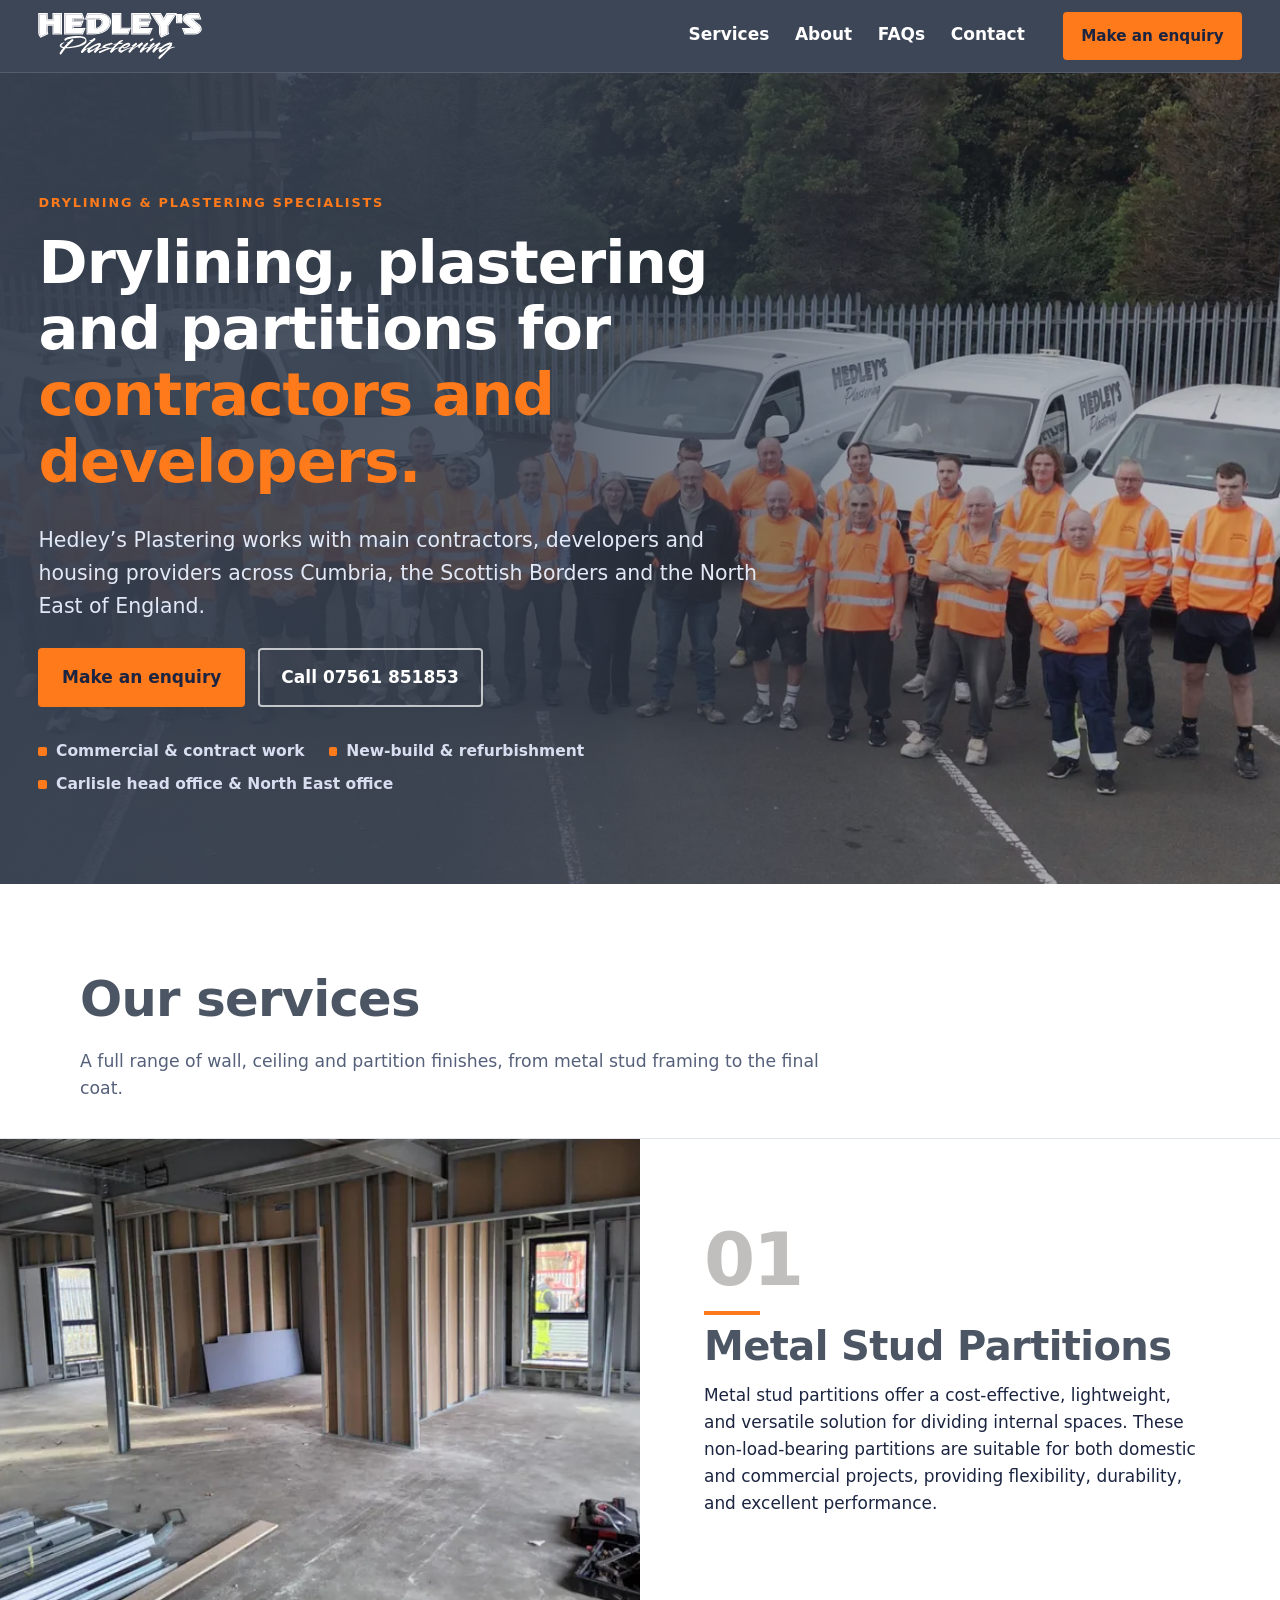
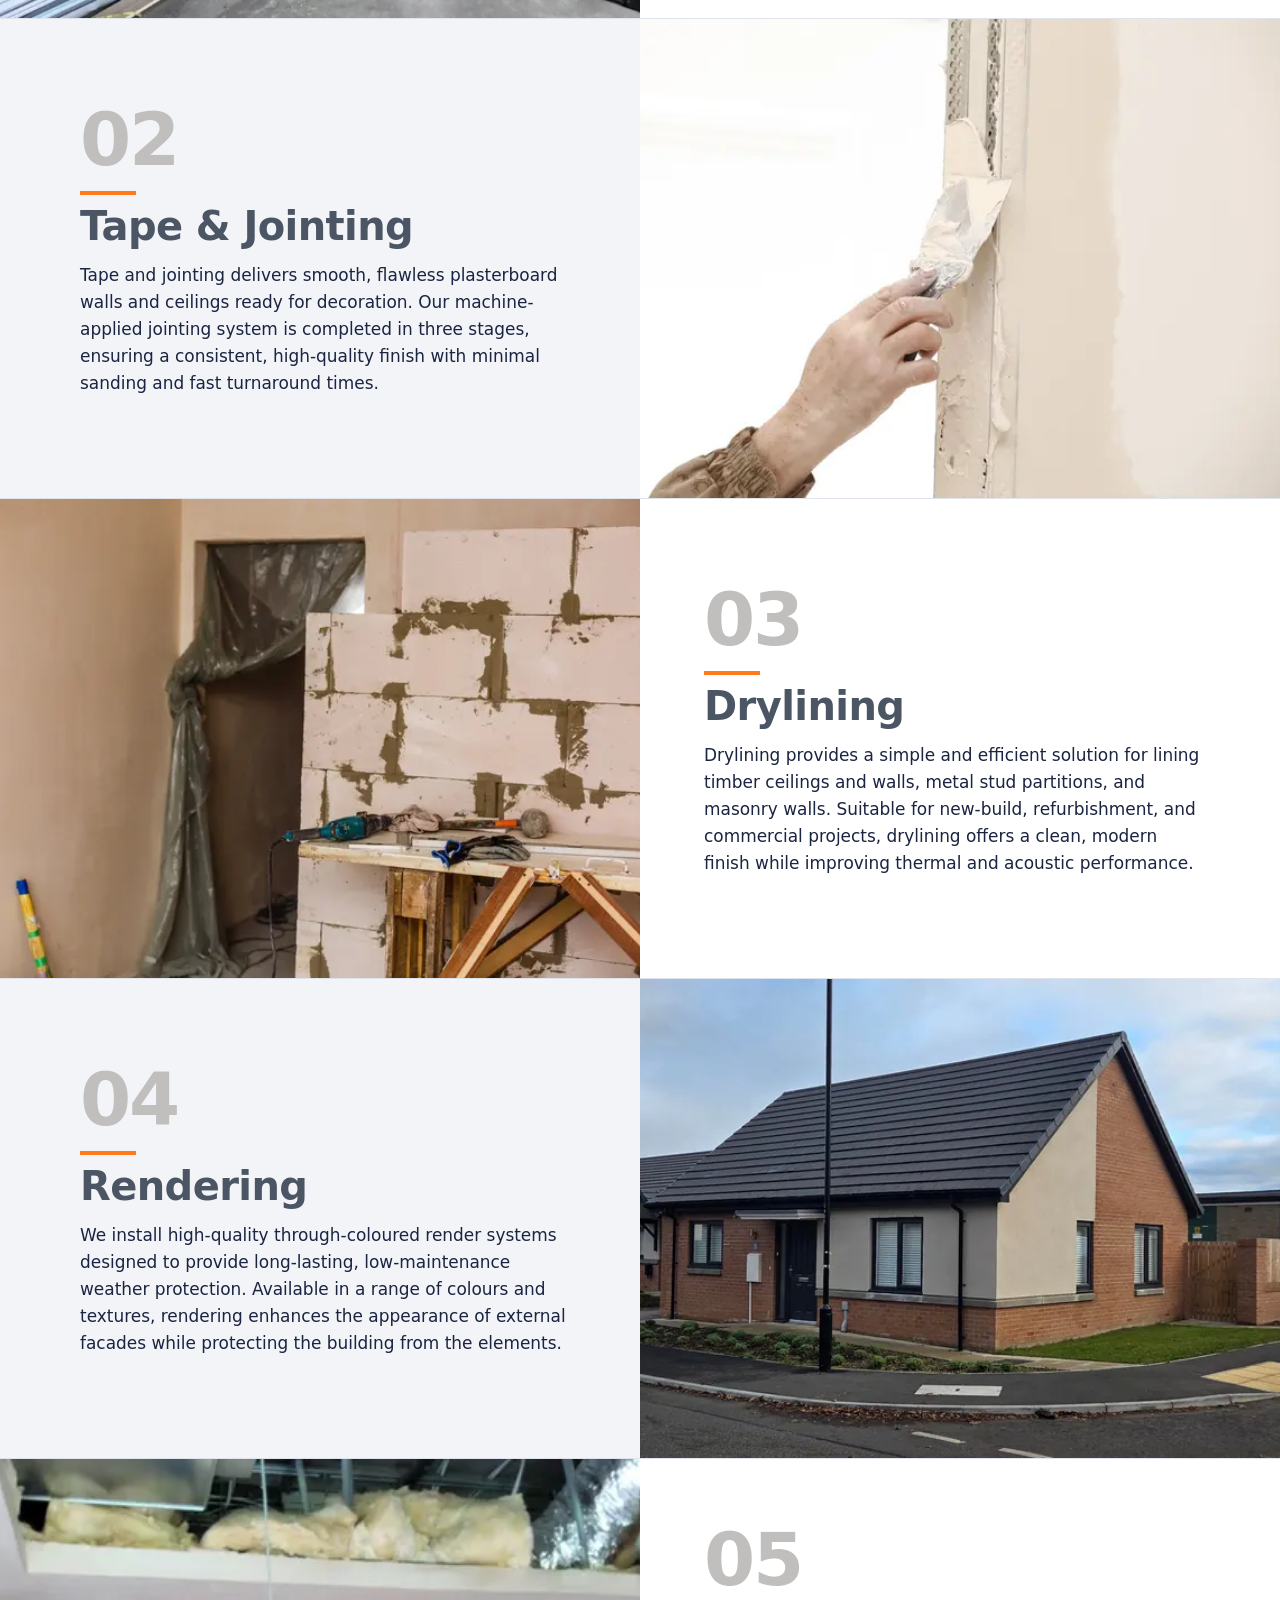
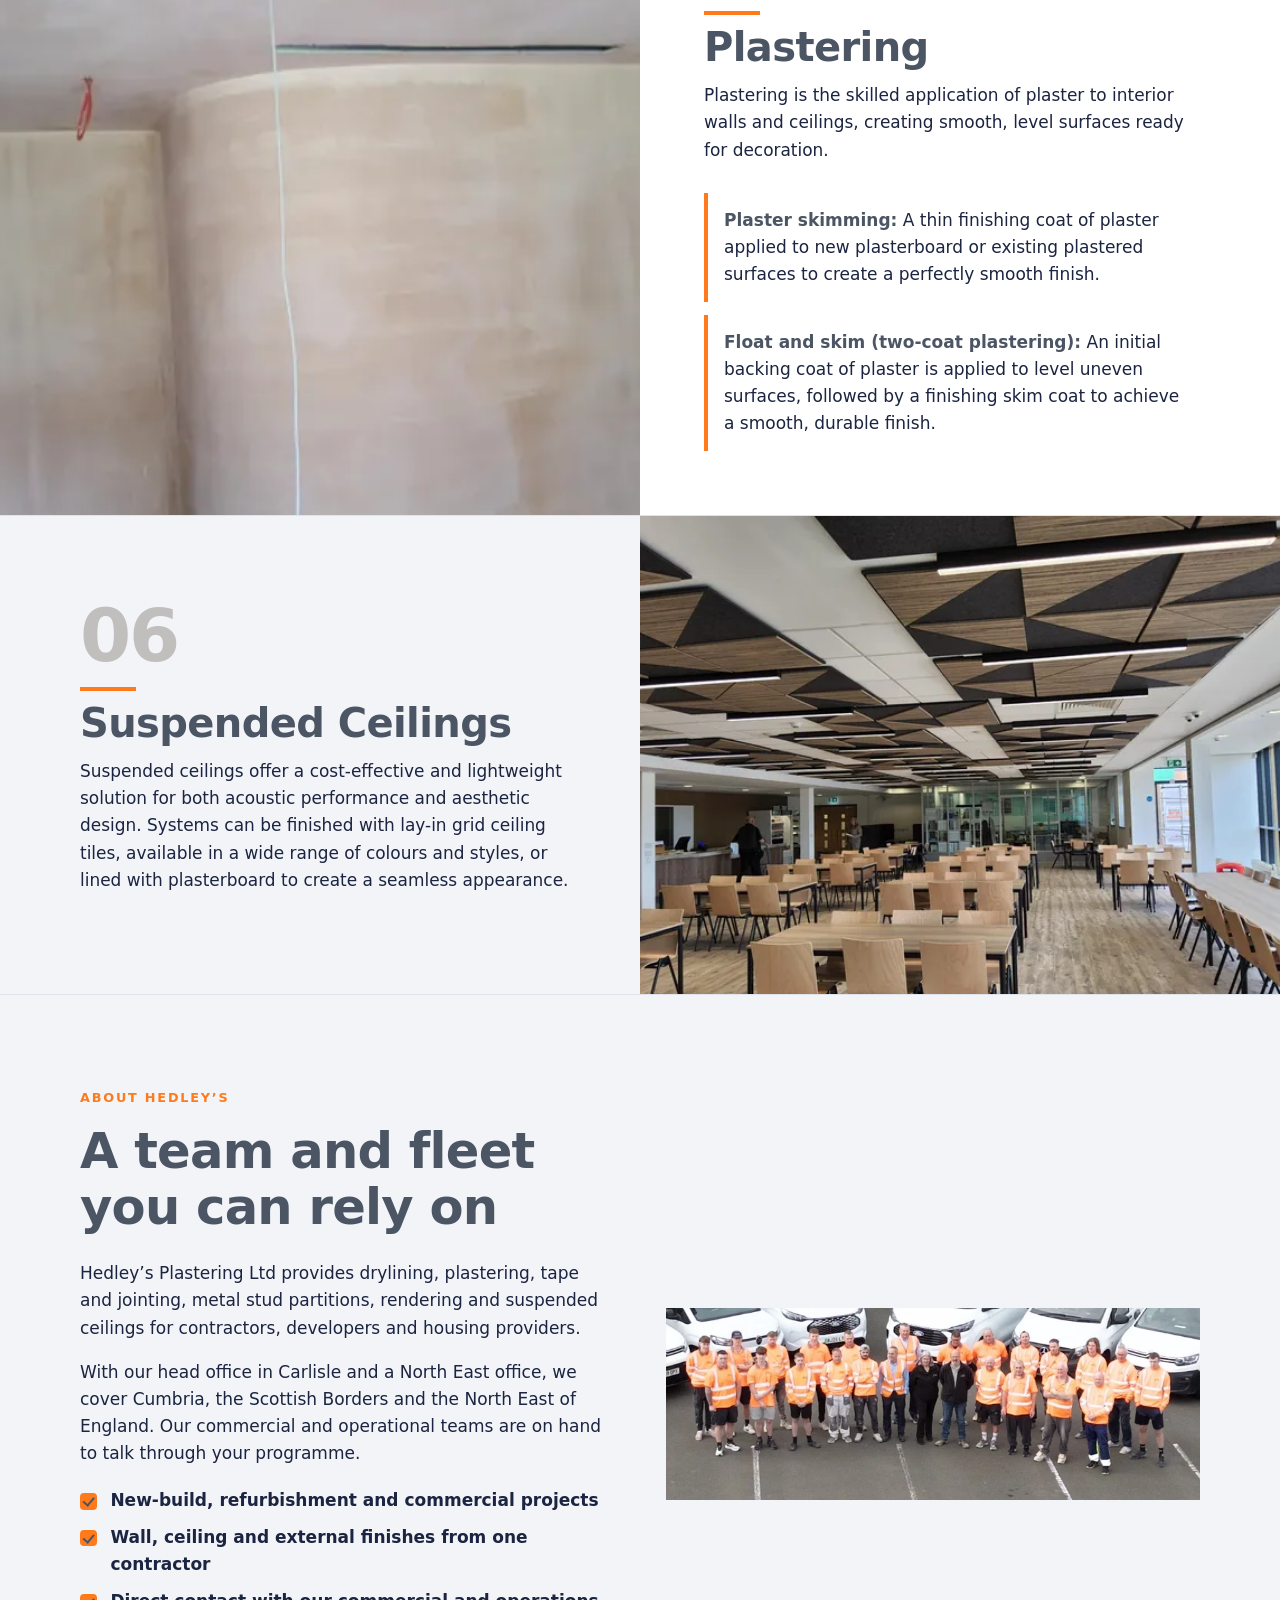
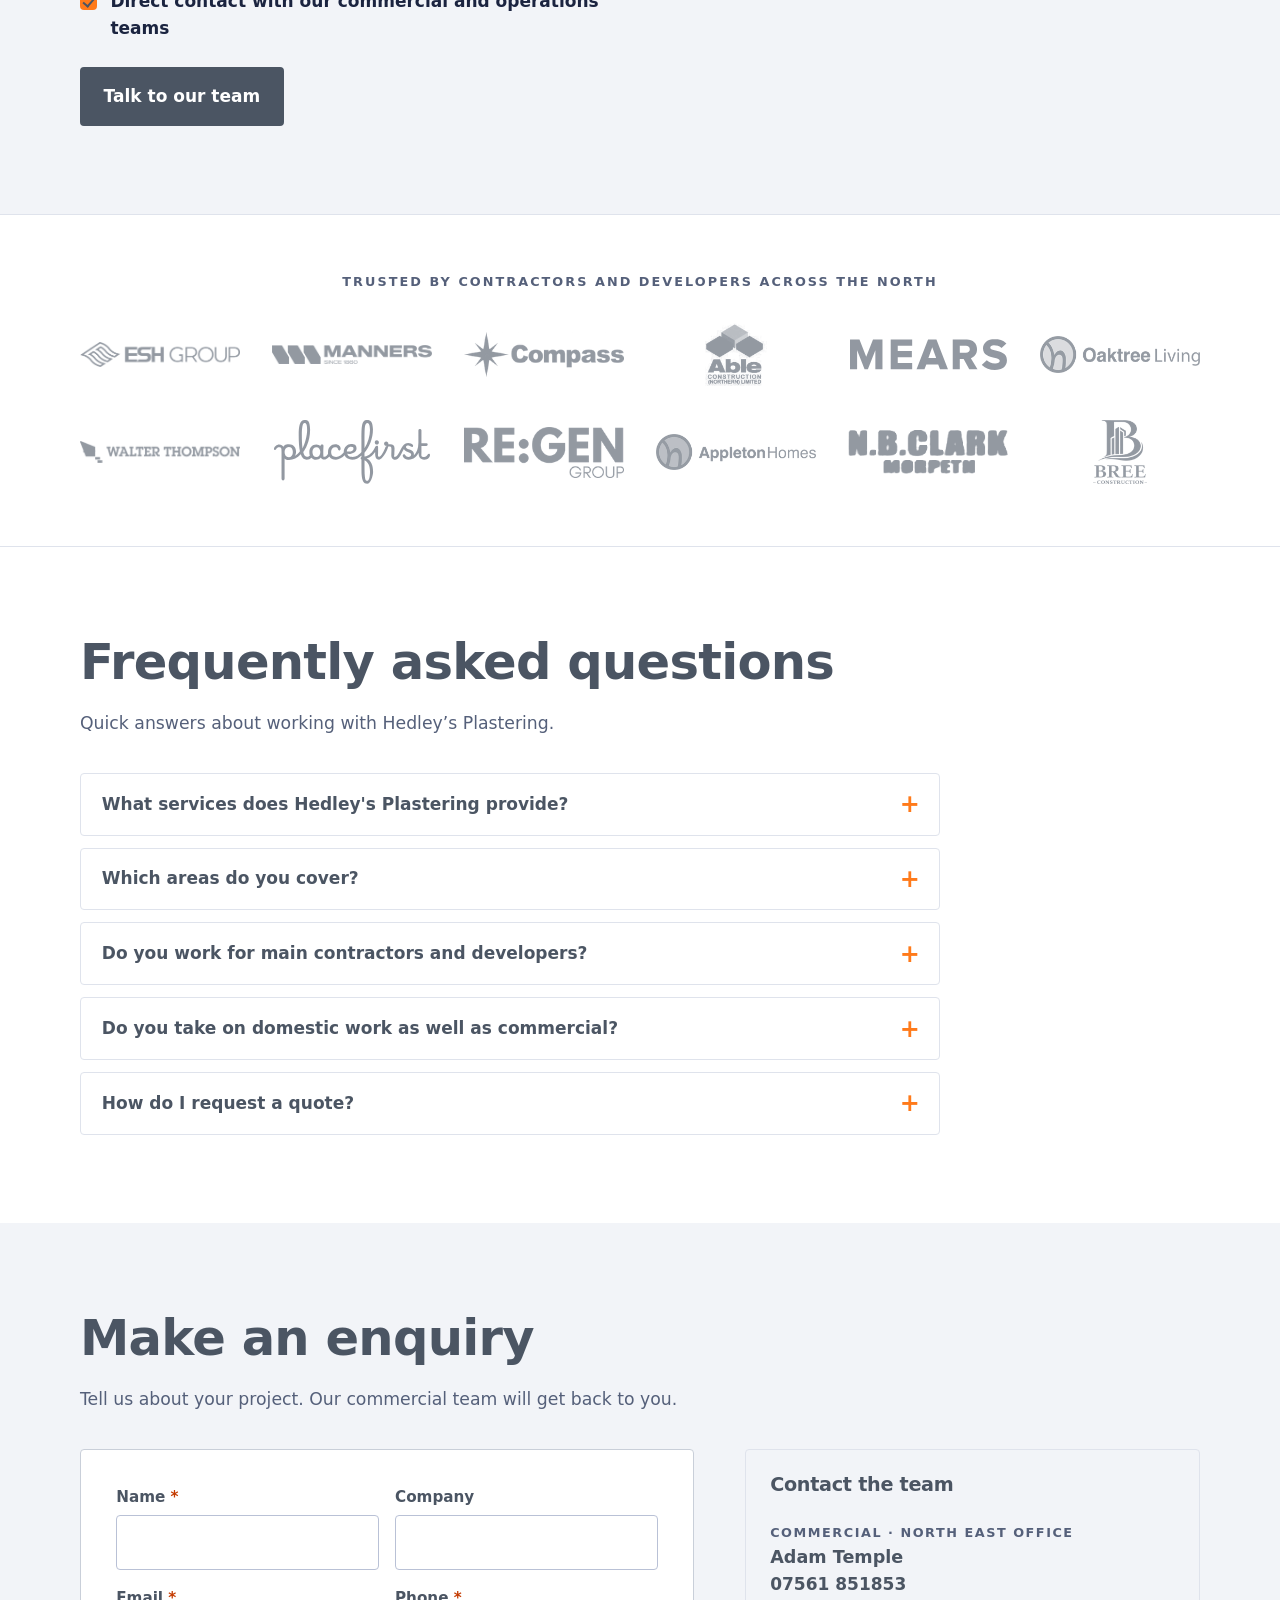
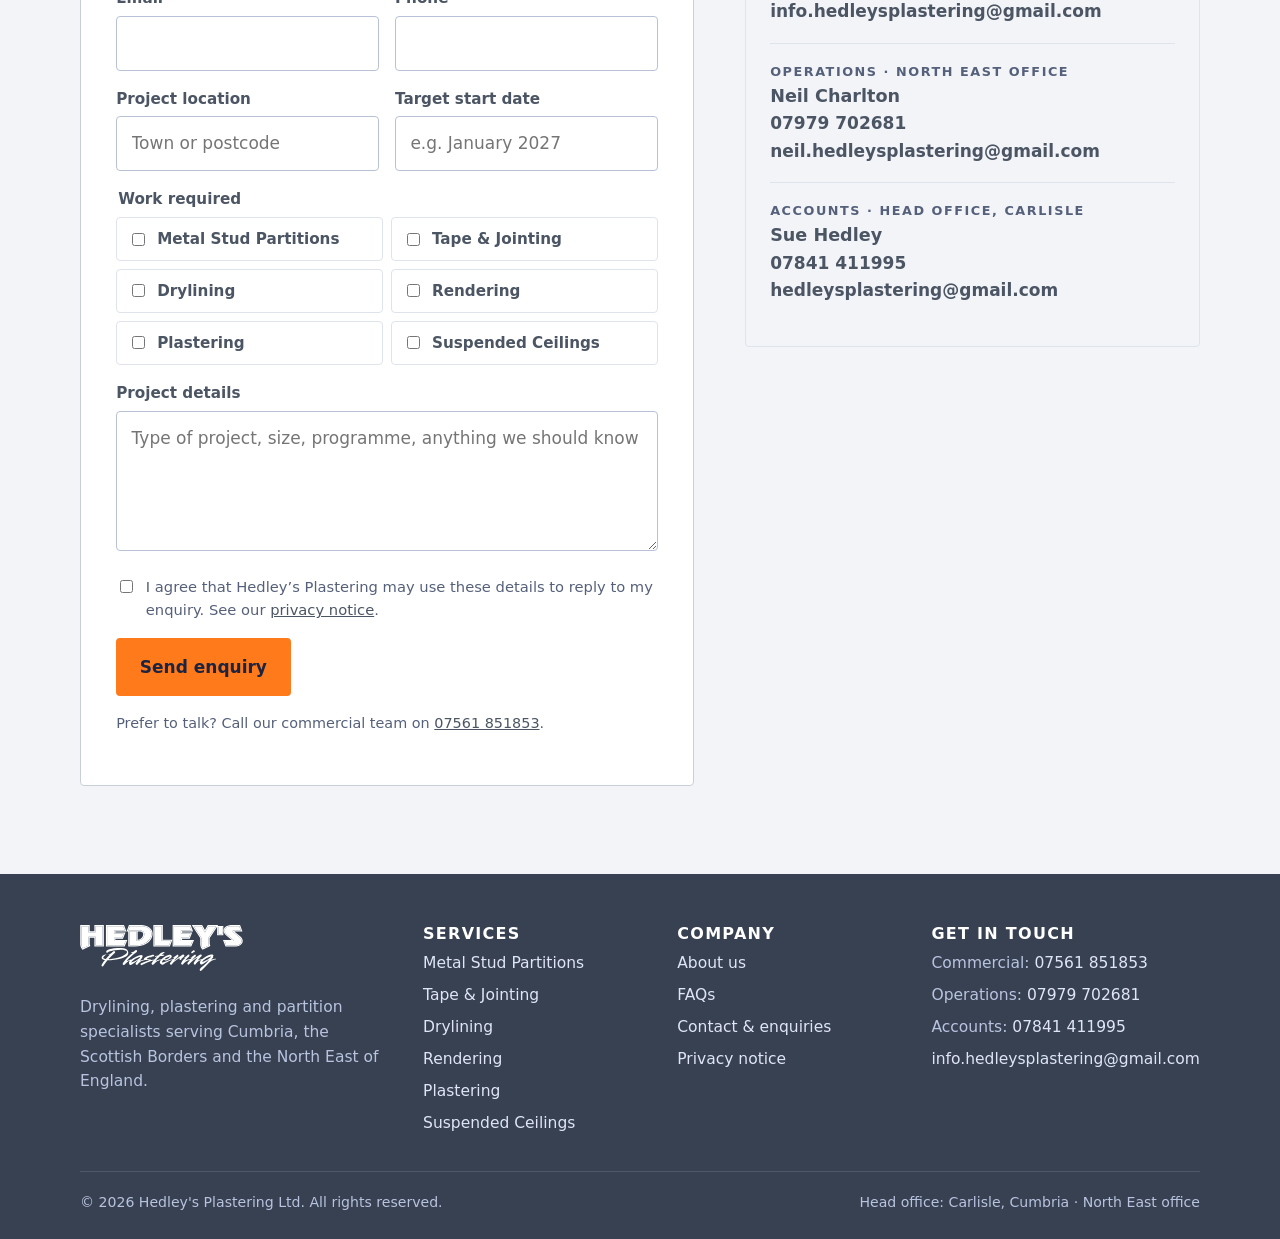
==== commit 4bf4eacd: "Add files via upload" ====
--- a/index.html
+++ b/index.html
@@ -43,7 +43,7 @@
 
 <section id="services" class="services-v2"><div class="wrap">
 <div class="section-head"><h2>Our services</h2><p>A full range of wall, ceiling and partition finishes, from metal stud framing to the final coat.</p></div></div>
-<div class="features"><article class="feature" id="metal-stud-partitions"><figure><picture><source type="image/webp" srcset="assets/drylined-room-640.webp 640w, assets/drylined-room-1280.webp 1280w" sizes="(min-width:900px) 50vw, 100vw"><img src="assets/drylined-room-1280.jpg" srcset="assets/drylined-room-640.jpg 640w, assets/drylined-room-1280.jpg 1280w" sizes="(min-width:900px) 50vw, 100vw" alt="Plasterboard-lined partition walls with a metal door frame in a bare interior" width="1280" height="853" loading="lazy"></picture></figure><div><span class="eyebrow">01</span><h3 class="svc-title">Metal Stud Partitions</h3><p>Metal stud partitions offer a cost-effective, lightweight, and versatile solution for dividing internal spaces. These non-load-bearing partitions are suitable for both domestic and commercial projects, providing flexibility, durability, and excellent performance.</p></div></article><article class="feature flip" id="tape-and-jointing"><figure><picture><source type="image/webp" srcset="assets/jointing-bead-640.webp 640w, assets/jointing-bead-1280.webp 1280w" sizes="(min-width:900px) 50vw, 100vw"><img src="assets/jointing-bead-1280.jpg" srcset="assets/jointing-bead-640.jpg 640w, assets/jointing-bead-1280.jpg 1280w" sizes="(min-width:900px) 50vw, 100vw" alt="Hand applying jointing compound to a metal bead on a plasterboard wall" width="1280" height="853" loading="lazy"></picture></figure><div><span class="eyebrow">02</span><h3 class="svc-title">Tape &amp; Jointing</h3><p>Tape and jointing delivers smooth, flawless plasterboard walls and ceilings ready for decoration. Our machine-applied jointing system is completed in three stages, ensuring a consistent, high-quality finish with minimal sanding and fast turnaround times.</p></div></article><article class="feature" id="drylining"><figure><picture><source type="image/webp" srcset="assets/blockwork-wall-640.webp 640w, assets/blockwork-wall-1280.webp 1280w" sizes="(min-width:900px) 50vw, 100vw"><img src="assets/blockwork-wall-1280.jpg" srcset="assets/blockwork-wall-640.jpg 640w, assets/blockwork-wall-1280.jpg 1280w" sizes="(min-width:900px) 50vw, 100vw" alt="Plasterboard-lined wall beside blockwork during interior works" width="1280" height="853" loading="lazy"></picture></figure><div><span class="eyebrow">03</span><h3 class="svc-title">Drylining</h3><p>Drylining provides a simple and efficient solution for lining timber ceilings and walls, metal stud partitions, and masonry walls. Suitable for new-build, refurbishment, and commercial projects, drylining offers a clean, modern finish while improving thermal and acoustic performance.</p></div></article><article class="feature flip" id="rendering"><figure><picture><source type="image/webp" srcset="assets/render-trowel-640.webp 640w, assets/render-trowel-1280.webp 1280w" sizes="(min-width:900px) 50vw, 100vw"><img src="assets/render-trowel-1280.jpg" srcset="assets/render-trowel-640.jpg 640w, assets/render-trowel-1280.jpg 1280w" sizes="(min-width:900px) 50vw, 100vw" alt="Render being applied to a wall with a trowel" width="1280" height="853" loading="lazy"></picture></figure><div><span class="eyebrow">04</span><h3 class="svc-title">Rendering</h3><p>We install high-quality through-coloured render systems designed to provide long-lasting, low-maintenance weather protection. Available in a range of colours and textures, rendering enhances the appearance of external facades while protecting the building from the elements.</p></div></article><article class="feature" id="plastering"><figure><picture><source type="image/webp" srcset="assets/prepared-room-640.webp 640w, assets/prepared-room-1280.webp 1280w" sizes="(min-width:900px) 50vw, 100vw"><img src="assets/prepared-room-1280.jpg" srcset="assets/prepared-room-640.jpg 640w, assets/prepared-room-1280.jpg 1280w" sizes="(min-width:900px) 50vw, 100vw" alt="Plasterboard walls with joints filled in a bare room, prepared for plastering" width="1280" height="853" loading="lazy"></picture></figure><div><span class="eyebrow">05</span><h3 class="svc-title">Plastering</h3><p>Plastering is the skilled application of plaster to interior walls and ceilings, creating smooth, level surfaces ready for decoration.</p><div class="sub"><strong>Plaster skimming:</strong> A thin finishing coat of plaster applied to new plasterboard or existing plastered surfaces to create a perfectly smooth finish.</div><div class="sub"><strong>Float and skim (two-coat plastering):</strong> An initial backing coat of plaster is applied to level uneven surfaces, followed by a finishing skim coat to achieve a smooth, durable finish.</div></div></article><article class="feature flip" id="suspended-ceilings"><figure><picture><source type="image/webp" srcset="assets/plasterboard-ceiling-640.webp 640w, assets/plasterboard-ceiling-1280.webp 1280w" sizes="(min-width:900px) 50vw, 100vw"><img src="assets/plasterboard-ceiling-1280.jpg" srcset="assets/plasterboard-ceiling-640.jpg 640w, assets/plasterboard-ceiling-1280.jpg 1280w" sizes="(min-width:900px) 50vw, 100vw" alt="Plasterboard ceiling with jointed panels in a bare interior" width="1280" height="853" loading="lazy"></picture></figure><div><span class="eyebrow">06</span><h3 class="svc-title">Suspended Ceilings</h3><p>Suspended ceilings offer a cost-effective and lightweight solution for both acoustic performance and aesthetic design. Systems can be finished with lay-in grid ceiling tiles, available in a wide range of colours and styles, or lined with plasterboard to create a seamless appearance.</p></div></article></div></section>
+<div class="features"><article class="feature" id="metal-stud-partitions"><figure><picture><source type="image/webp" srcset="assets/metal-stud-partitions-640.webp 640w, assets/metal-stud-partitions-1280.webp 1280w" sizes="(min-width:900px) 50vw, 100vw"><img src="assets/metal-stud-partitions-1280.jpg" srcset="assets/metal-stud-partitions-640.jpg 640w, assets/metal-stud-partitions-1280.jpg 1280w" sizes="(min-width:900px) 50vw, 100vw" alt="Metal stud partition framing with plasterboard fixed to the studs inside a steel-framed building" width="1280" height="853" loading="lazy"></picture></figure><div><span class="eyebrow">01</span><h3 class="svc-title">Metal Stud Partitions</h3><p>Metal stud partitions offer a cost-effective, lightweight, and versatile solution for dividing internal spaces. These non-load-bearing partitions are suitable for both domestic and commercial projects, providing flexibility, durability, and excellent performance.</p></div></article><article class="feature flip" id="tape-and-jointing"><figure><picture><source type="image/webp" srcset="assets/jointing-bead-640.webp 640w, assets/jointing-bead-1280.webp 1280w" sizes="(min-width:900px) 50vw, 100vw"><img src="assets/jointing-bead-1280.jpg" srcset="assets/jointing-bead-640.jpg 640w, assets/jointing-bead-1280.jpg 1280w" sizes="(min-width:900px) 50vw, 100vw" alt="Hand applying jointing compound to a metal bead on a plasterboard wall" width="1280" height="853" loading="lazy"></picture></figure><div><span class="eyebrow">02</span><h3 class="svc-title">Tape &amp; Jointing</h3><p>Tape and jointing delivers smooth, flawless plasterboard walls and ceilings ready for decoration. Our machine-applied jointing system is completed in three stages, ensuring a consistent, high-quality finish with minimal sanding and fast turnaround times.</p></div></article><article class="feature" id="drylining"><figure><picture><source type="image/webp" srcset="assets/blockwork-wall-640.webp 640w, assets/blockwork-wall-1280.webp 1280w" sizes="(min-width:900px) 50vw, 100vw"><img src="assets/blockwork-wall-1280.jpg" srcset="assets/blockwork-wall-640.jpg 640w, assets/blockwork-wall-1280.jpg 1280w" sizes="(min-width:900px) 50vw, 100vw" alt="Plasterboard-lined wall beside blockwork during interior works" width="1280" height="853" loading="lazy"></picture></figure><div><span class="eyebrow">03</span><h3 class="svc-title">Drylining</h3><p>Drylining provides a simple and efficient solution for lining timber ceilings and walls, metal stud partitions, and masonry walls. Suitable for new-build, refurbishment, and commercial projects, drylining offers a clean, modern finish while improving thermal and acoustic performance.</p></div></article><article class="feature flip" id="rendering"><figure><picture><source type="image/webp" srcset="assets/rendering-640.webp 640w, assets/rendering-1280.webp 1280w" sizes="(min-width:900px) 50vw, 100vw"><img src="assets/rendering-1280.jpg" srcset="assets/rendering-640.jpg 640w, assets/rendering-1280.jpg 1280w" sizes="(min-width:900px) 50vw, 100vw" alt="Newly built bungalow with a smooth rendered gable section beside brickwork" width="1280" height="853" loading="lazy"></picture></figure><div><span class="eyebrow">04</span><h3 class="svc-title">Rendering</h3><p>We install high-quality through-coloured render systems designed to provide long-lasting, low-maintenance weather protection. Available in a range of colours and textures, rendering enhances the appearance of external facades while protecting the building from the elements.</p></div></article><article class="feature" id="plastering"><figure><picture><source type="image/webp" srcset="assets/plastering-640.webp 640w, assets/plastering-1280.webp 1280w" sizes="(min-width:900px) 50vw, 100vw"><img src="assets/plastering-1280.jpg" srcset="assets/plastering-640.jpg 640w, assets/plastering-1280.jpg 1280w" sizes="(min-width:900px) 50vw, 100vw" alt="Smooth plastered walls and a curved feature wall inside a commercial building" width="1280" height="853" loading="lazy"></picture></figure><div><span class="eyebrow">05</span><h3 class="svc-title">Plastering</h3><p>Plastering is the skilled application of plaster to interior walls and ceilings, creating smooth, level surfaces ready for decoration.</p><div class="sub"><strong>Plaster skimming:</strong> A thin finishing coat of plaster applied to new plasterboard or existing plastered surfaces to create a perfectly smooth finish.</div><div class="sub"><strong>Float and skim (two-coat plastering):</strong> An initial backing coat of plaster is applied to level uneven surfaces, followed by a finishing skim coat to achieve a smooth, durable finish.</div></div></article><article class="feature flip" id="suspended-ceilings"><figure><picture><source type="image/webp" srcset="assets/suspended-ceilings-640.webp 640w, assets/suspended-ceilings-1280.webp 1280w" sizes="(min-width:900px) 50vw, 100vw"><img src="assets/suspended-ceilings-1280.jpg" srcset="assets/suspended-ceilings-640.jpg 640w, assets/suspended-ceilings-1280.jpg 1280w" sizes="(min-width:900px) 50vw, 100vw" alt="Suspended ceiling with acoustic timber-effect panels and linear lighting above a canteen" width="1280" height="853" loading="lazy"></picture></figure><div><span class="eyebrow">06</span><h3 class="svc-title">Suspended Ceilings</h3><p>Suspended ceilings offer a cost-effective and lightweight solution for both acoustic performance and aesthetic design. Systems can be finished with lay-in grid ceiling tiles, available in a wide range of colours and styles, or lined with plasterboard to create a seamless appearance.</p></div></article></div></section>
 
 <section class="bg-mist" id="about"><div class="wrap split">
 <div><span class="eyebrow">About Hedley&rsquo;s</span><h2>A team and fleet you can rely on</h2>
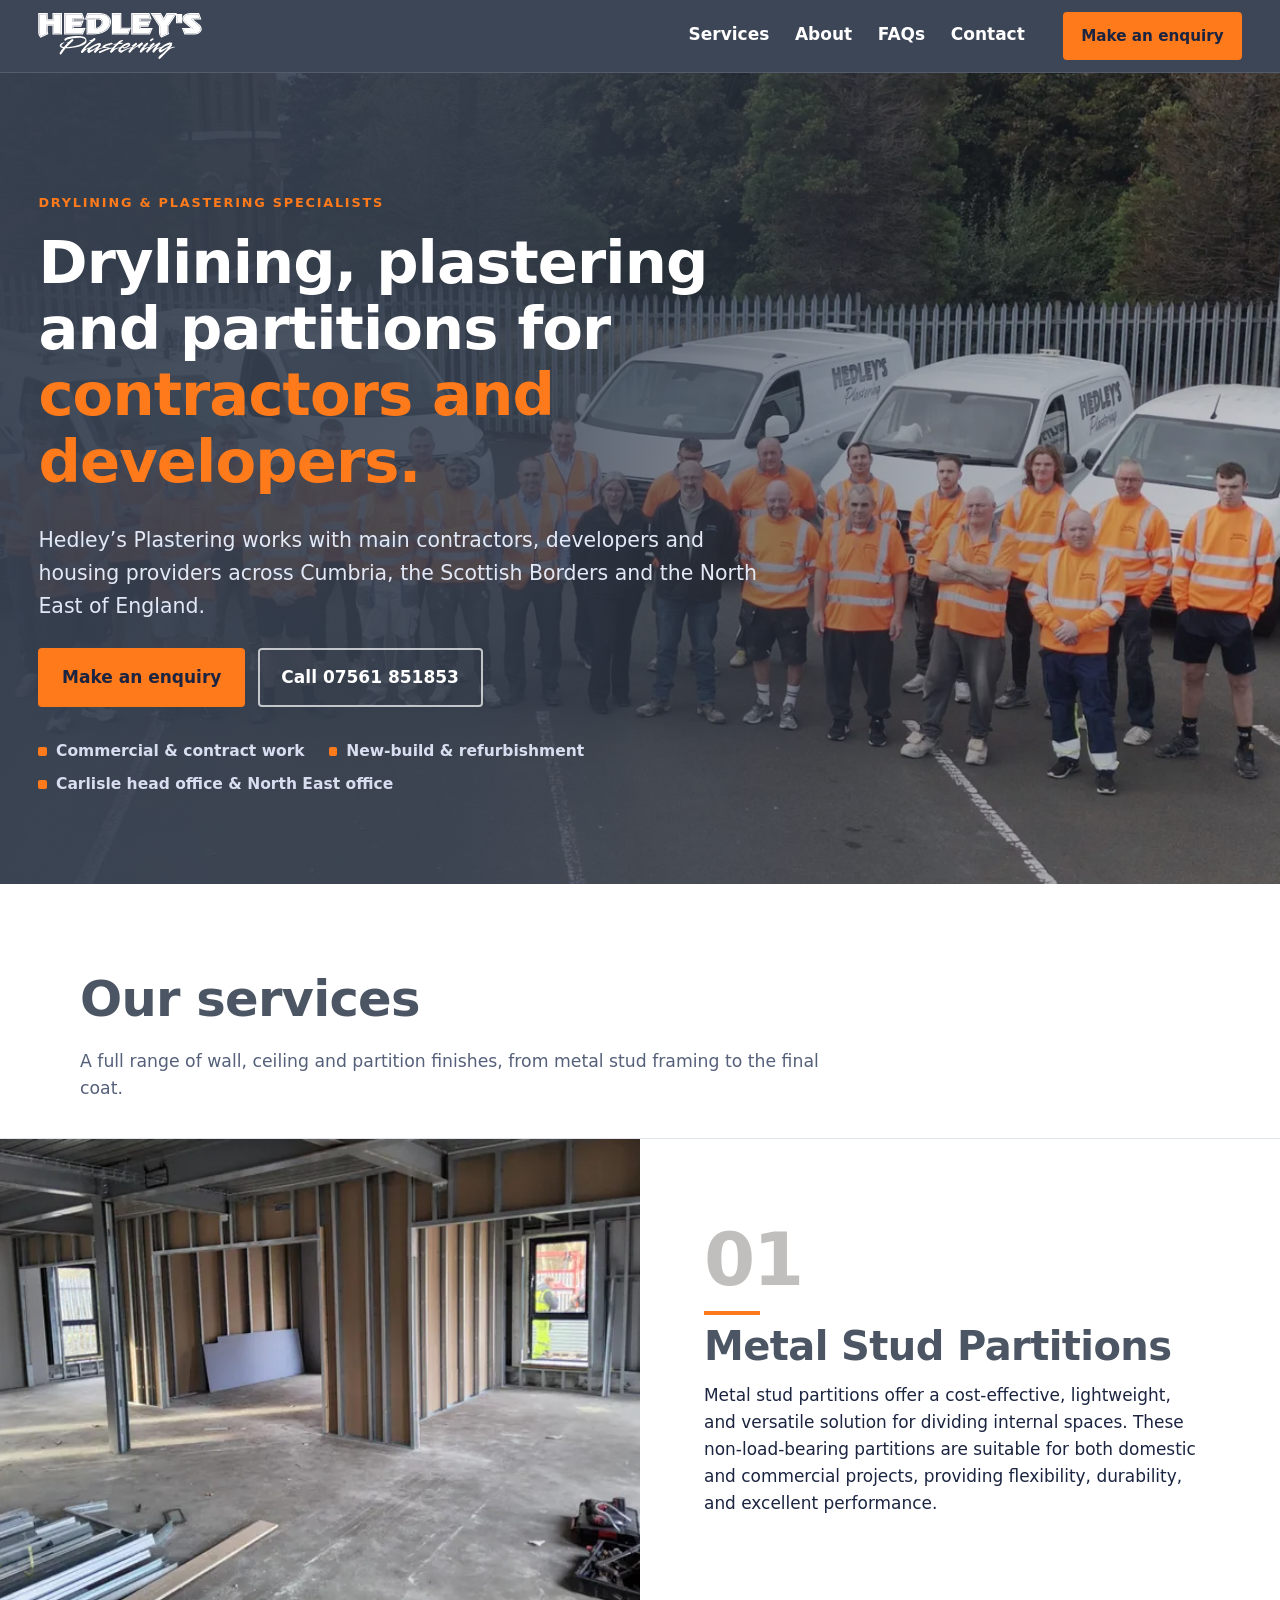
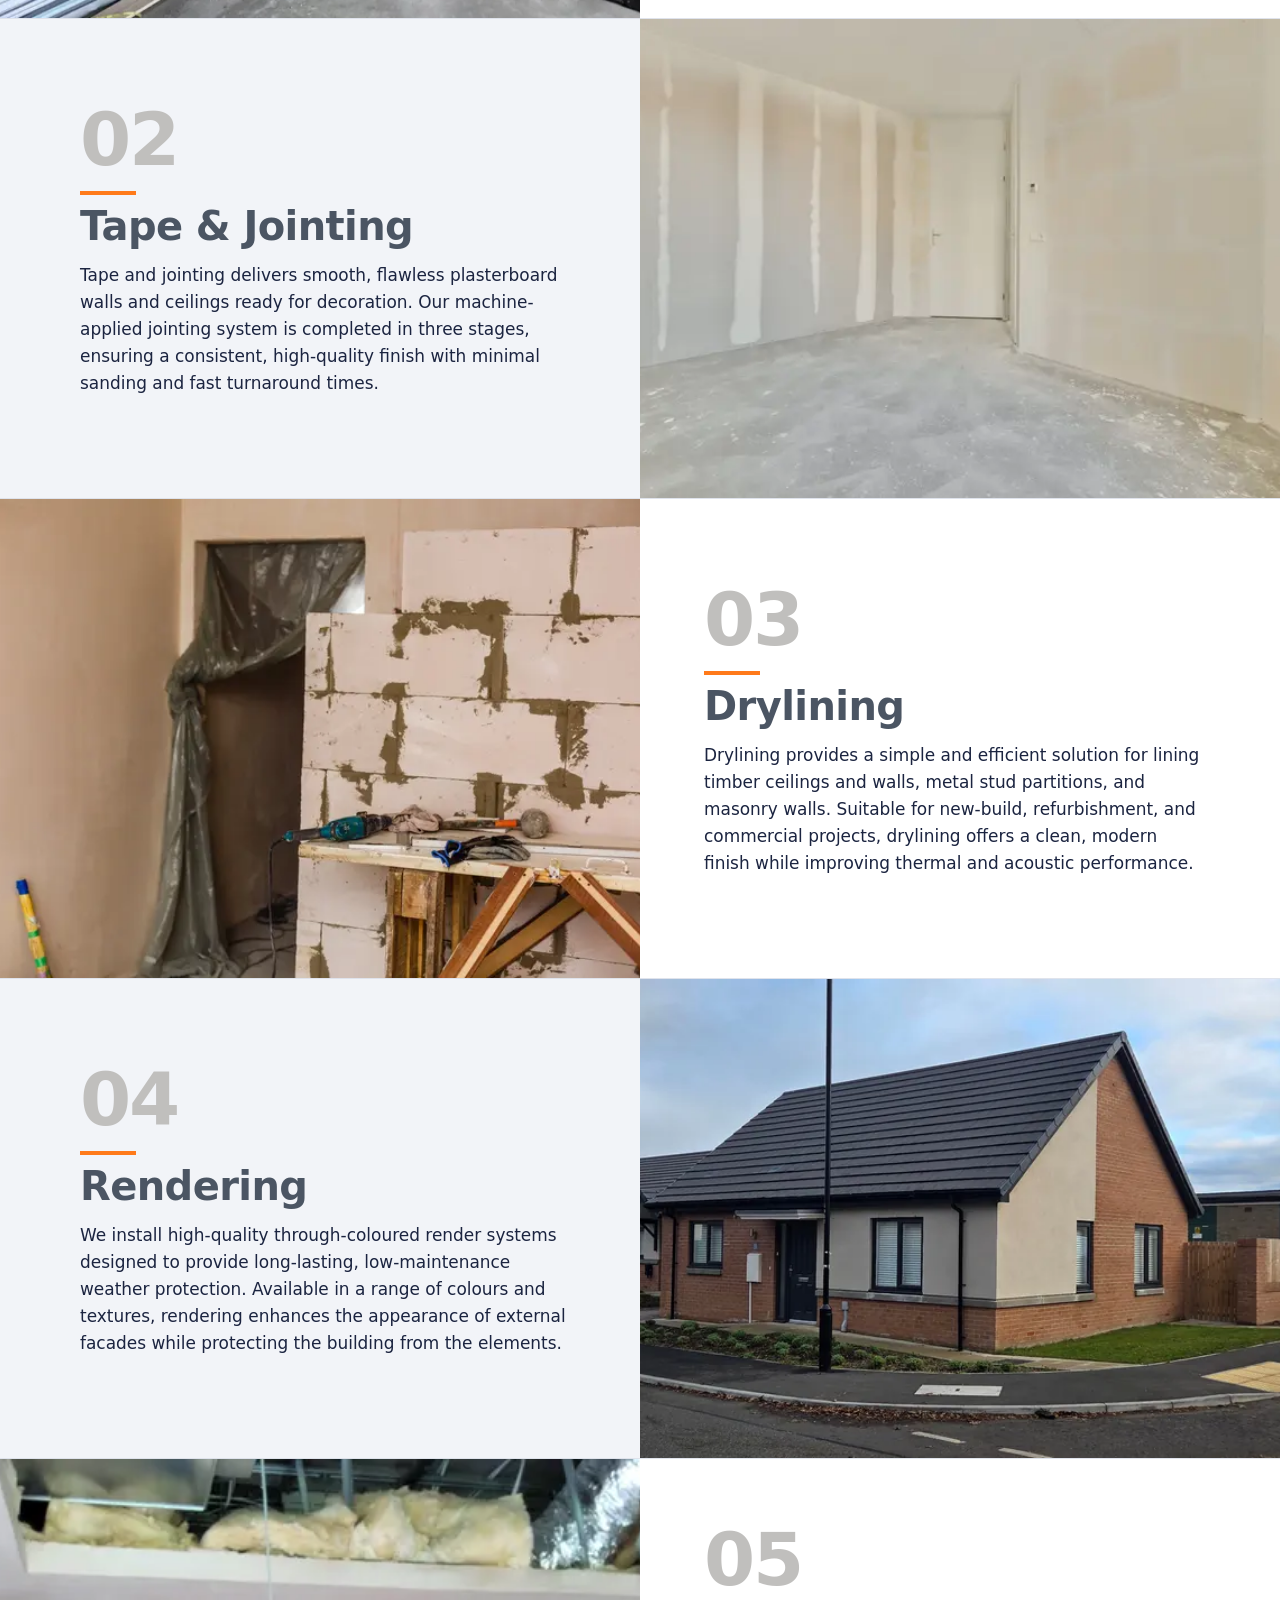
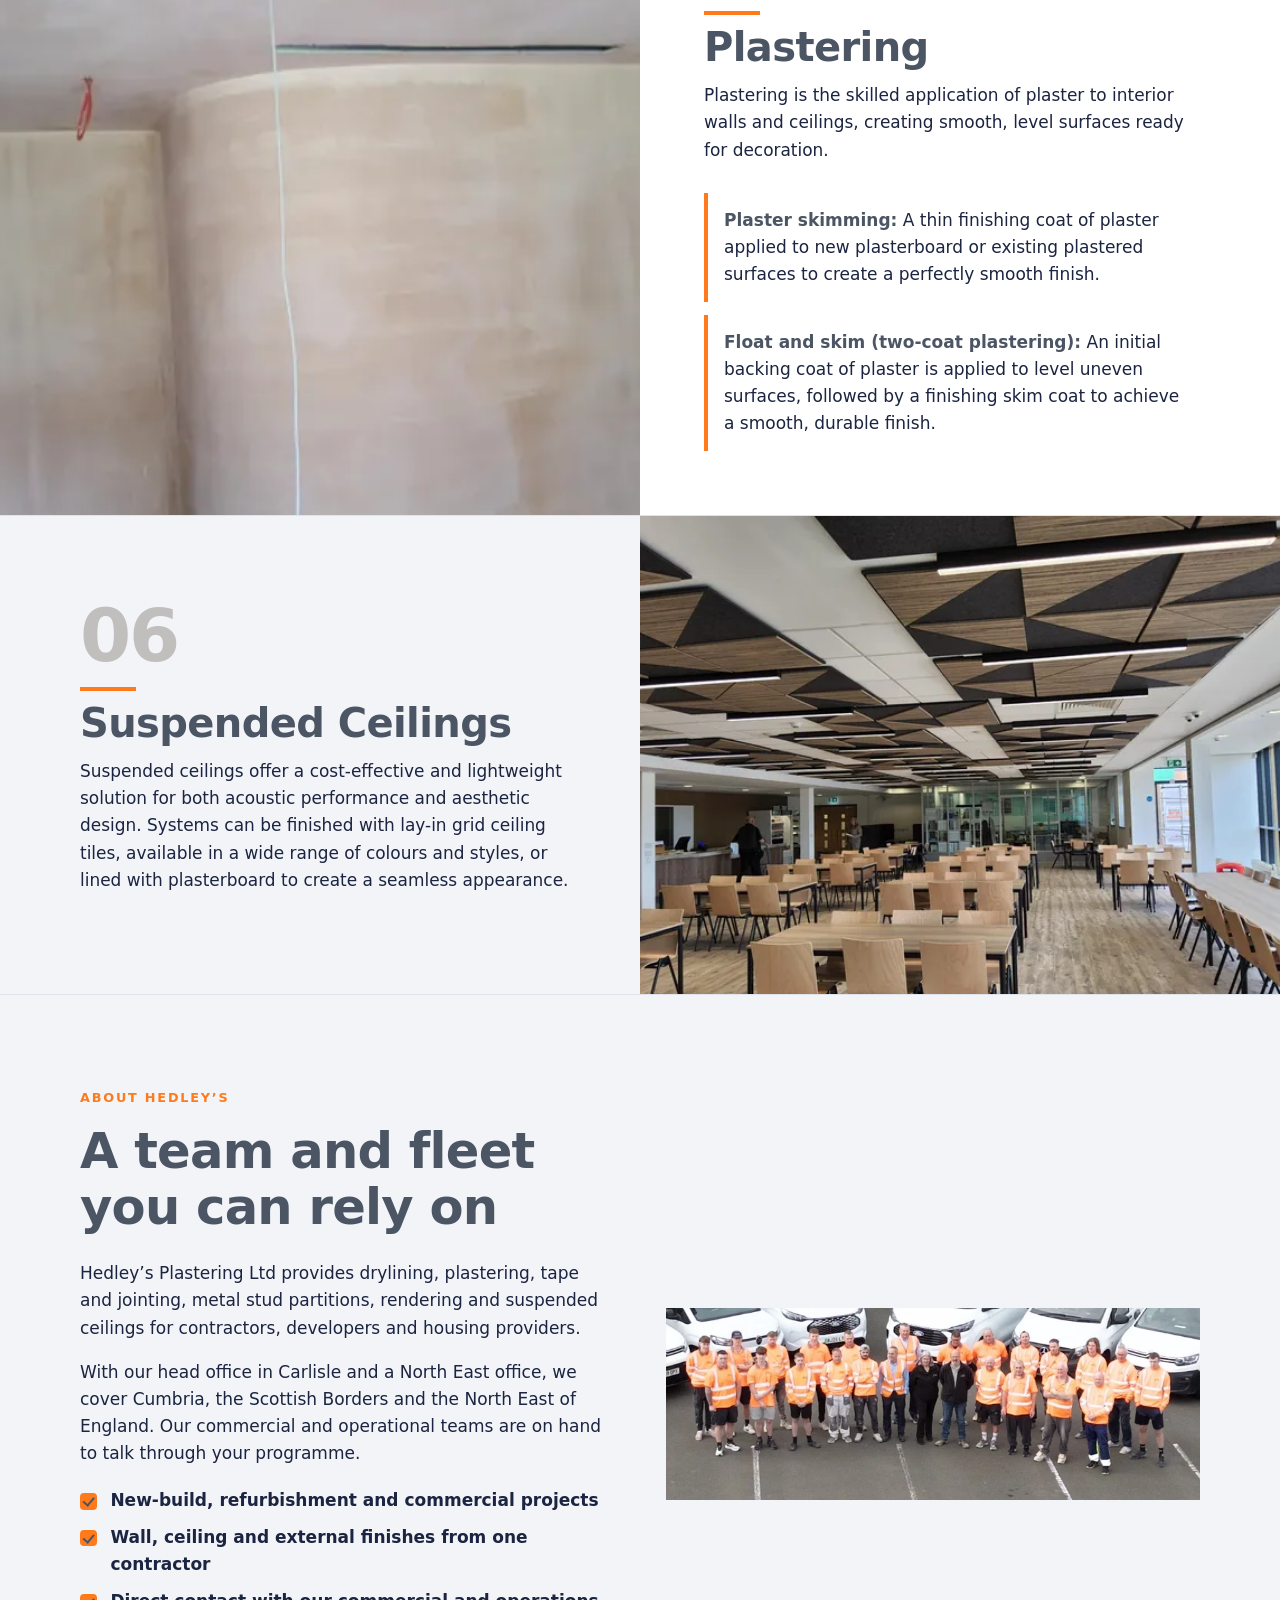
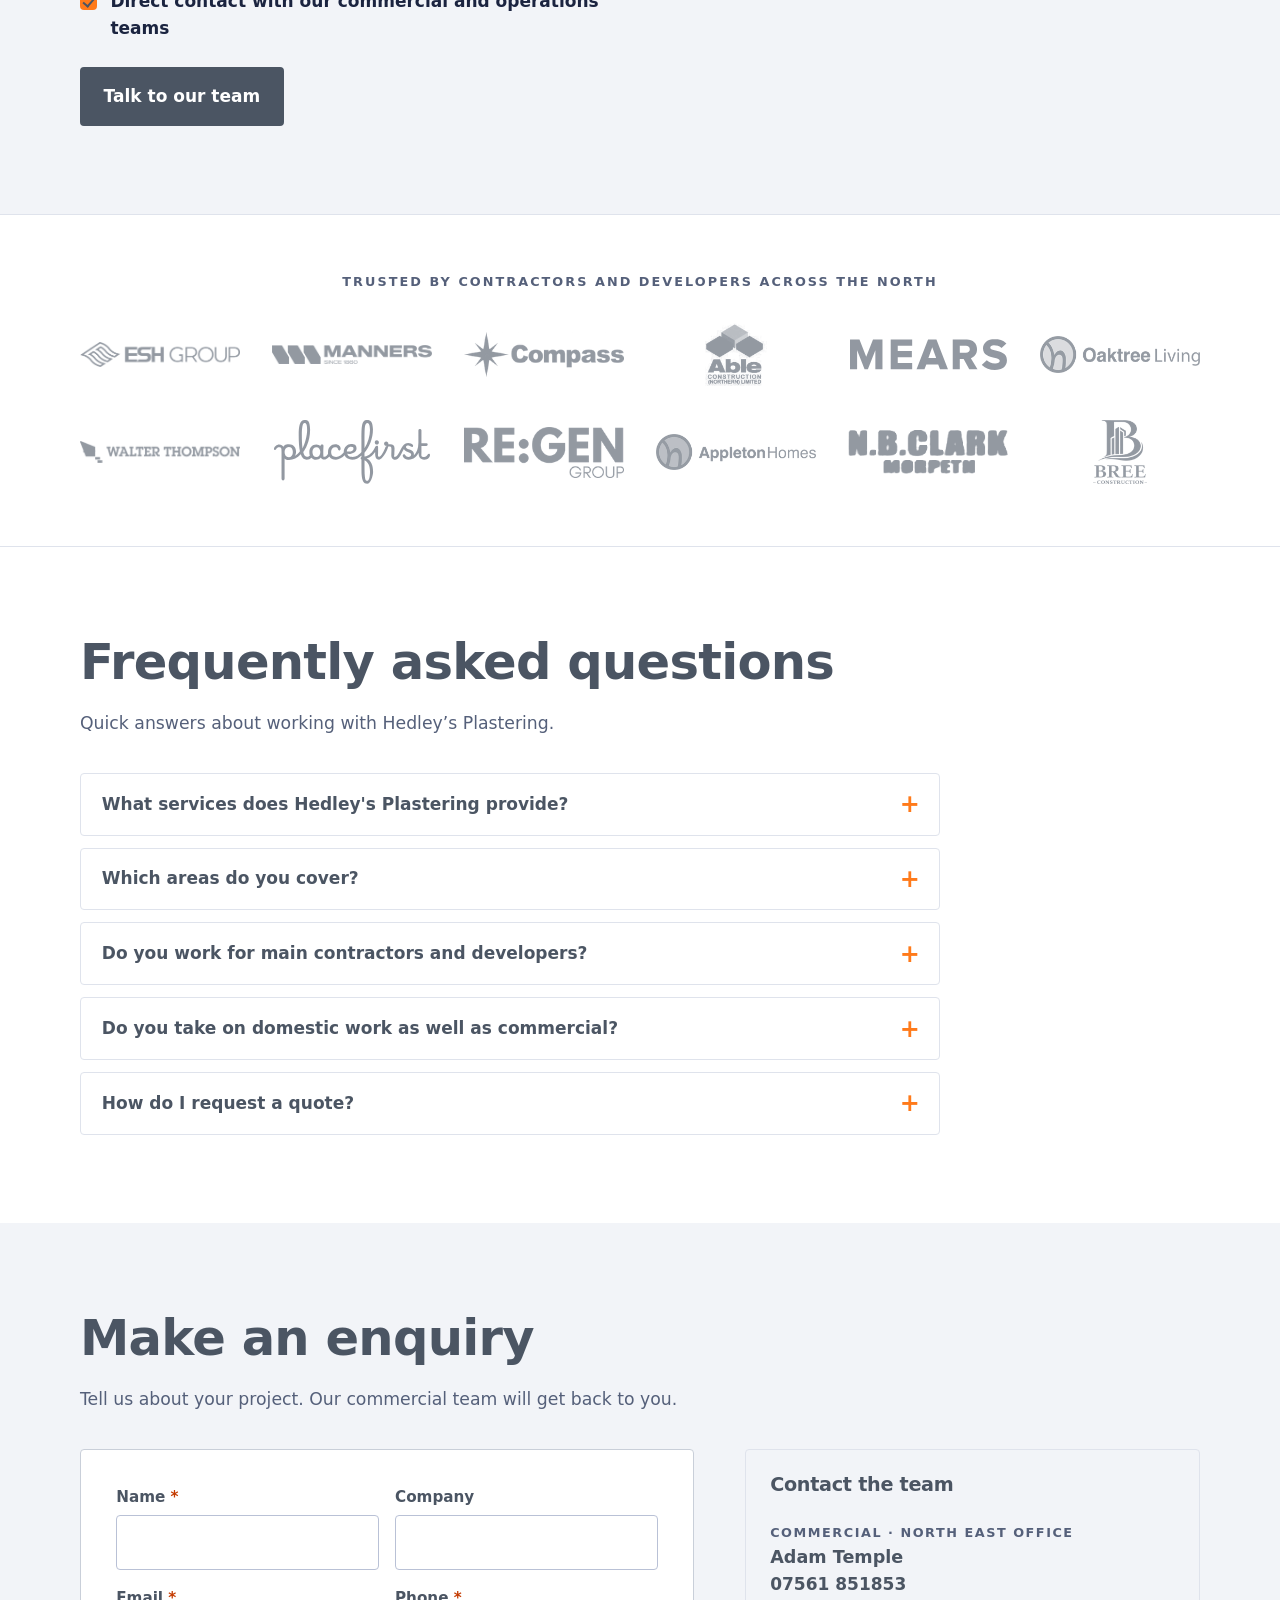
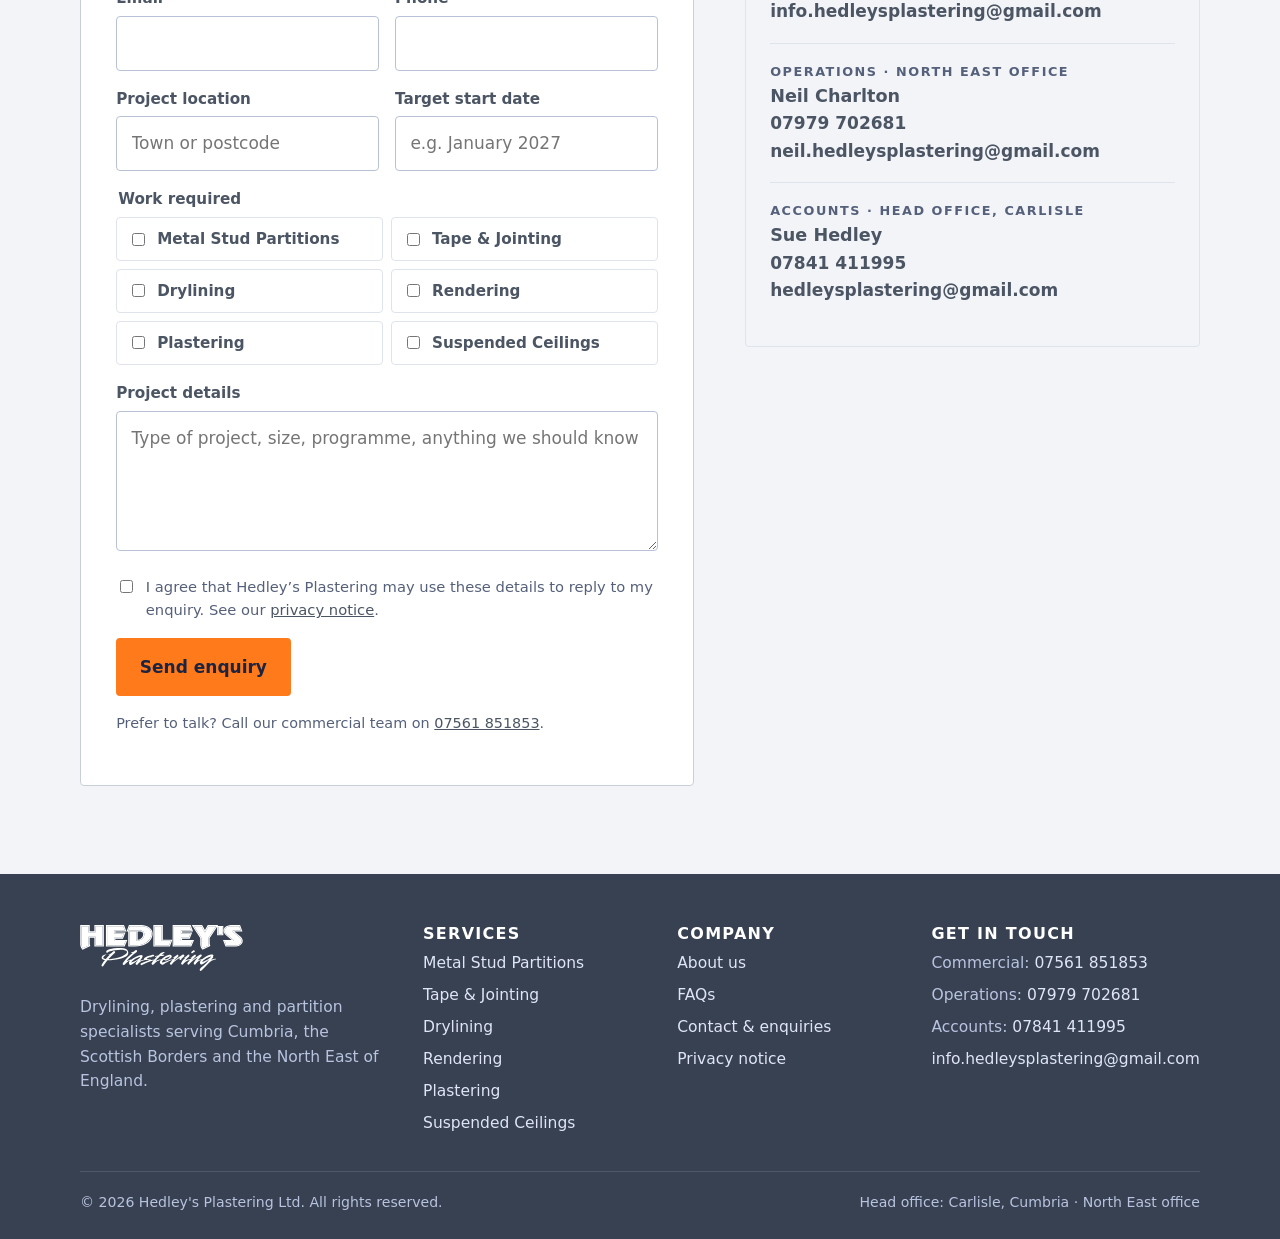
==== commit 8b06308e: "Add files via upload" ====
--- a/index.html
+++ b/index.html
@@ -43,7 +43,7 @@
 
 <section id="services" class="services-v2"><div class="wrap">
 <div class="section-head"><h2>Our services</h2><p>A full range of wall, ceiling and partition finishes, from metal stud framing to the final coat.</p></div></div>
-<div class="features"><article class="feature" id="metal-stud-partitions"><figure><picture><source type="image/webp" srcset="assets/metal-stud-partitions-640.webp 640w, assets/metal-stud-partitions-1280.webp 1280w" sizes="(min-width:900px) 50vw, 100vw"><img src="assets/metal-stud-partitions-1280.jpg" srcset="assets/metal-stud-partitions-640.jpg 640w, assets/metal-stud-partitions-1280.jpg 1280w" sizes="(min-width:900px) 50vw, 100vw" alt="Metal stud partition framing with plasterboard fixed to the studs inside a steel-framed building" width="1280" height="853" loading="lazy"></picture></figure><div><span class="eyebrow">01</span><h3 class="svc-title">Metal Stud Partitions</h3><p>Metal stud partitions offer a cost-effective, lightweight, and versatile solution for dividing internal spaces. These non-load-bearing partitions are suitable for both domestic and commercial projects, providing flexibility, durability, and excellent performance.</p></div></article><article class="feature flip" id="tape-and-jointing"><figure><picture><source type="image/webp" srcset="assets/jointing-bead-640.webp 640w, assets/jointing-bead-1280.webp 1280w" sizes="(min-width:900px) 50vw, 100vw"><img src="assets/jointing-bead-1280.jpg" srcset="assets/jointing-bead-640.jpg 640w, assets/jointing-bead-1280.jpg 1280w" sizes="(min-width:900px) 50vw, 100vw" alt="Hand applying jointing compound to a metal bead on a plasterboard wall" width="1280" height="853" loading="lazy"></picture></figure><div><span class="eyebrow">02</span><h3 class="svc-title">Tape &amp; Jointing</h3><p>Tape and jointing delivers smooth, flawless plasterboard walls and ceilings ready for decoration. Our machine-applied jointing system is completed in three stages, ensuring a consistent, high-quality finish with minimal sanding and fast turnaround times.</p></div></article><article class="feature" id="drylining"><figure><picture><source type="image/webp" srcset="assets/blockwork-wall-640.webp 640w, assets/blockwork-wall-1280.webp 1280w" sizes="(min-width:900px) 50vw, 100vw"><img src="assets/blockwork-wall-1280.jpg" srcset="assets/blockwork-wall-640.jpg 640w, assets/blockwork-wall-1280.jpg 1280w" sizes="(min-width:900px) 50vw, 100vw" alt="Plasterboard-lined wall beside blockwork during interior works" width="1280" height="853" loading="lazy"></picture></figure><div><span class="eyebrow">03</span><h3 class="svc-title">Drylining</h3><p>Drylining provides a simple and efficient solution for lining timber ceilings and walls, metal stud partitions, and masonry walls. Suitable for new-build, refurbishment, and commercial projects, drylining offers a clean, modern finish while improving thermal and acoustic performance.</p></div></article><article class="feature flip" id="rendering"><figure><picture><source type="image/webp" srcset="assets/rendering-640.webp 640w, assets/rendering-1280.webp 1280w" sizes="(min-width:900px) 50vw, 100vw"><img src="assets/rendering-1280.jpg" srcset="assets/rendering-640.jpg 640w, assets/rendering-1280.jpg 1280w" sizes="(min-width:900px) 50vw, 100vw" alt="Newly built bungalow with a smooth rendered gable section beside brickwork" width="1280" height="853" loading="lazy"></picture></figure><div><span class="eyebrow">04</span><h3 class="svc-title">Rendering</h3><p>We install high-quality through-coloured render systems designed to provide long-lasting, low-maintenance weather protection. Available in a range of colours and textures, rendering enhances the appearance of external facades while protecting the building from the elements.</p></div></article><article class="feature" id="plastering"><figure><picture><source type="image/webp" srcset="assets/plastering-640.webp 640w, assets/plastering-1280.webp 1280w" sizes="(min-width:900px) 50vw, 100vw"><img src="assets/plastering-1280.jpg" srcset="assets/plastering-640.jpg 640w, assets/plastering-1280.jpg 1280w" sizes="(min-width:900px) 50vw, 100vw" alt="Smooth plastered walls and a curved feature wall inside a commercial building" width="1280" height="853" loading="lazy"></picture></figure><div><span class="eyebrow">05</span><h3 class="svc-title">Plastering</h3><p>Plastering is the skilled application of plaster to interior walls and ceilings, creating smooth, level surfaces ready for decoration.</p><div class="sub"><strong>Plaster skimming:</strong> A thin finishing coat of plaster applied to new plasterboard or existing plastered surfaces to create a perfectly smooth finish.</div><div class="sub"><strong>Float and skim (two-coat plastering):</strong> An initial backing coat of plaster is applied to level uneven surfaces, followed by a finishing skim coat to achieve a smooth, durable finish.</div></div></article><article class="feature flip" id="suspended-ceilings"><figure><picture><source type="image/webp" srcset="assets/suspended-ceilings-640.webp 640w, assets/suspended-ceilings-1280.webp 1280w" sizes="(min-width:900px) 50vw, 100vw"><img src="assets/suspended-ceilings-1280.jpg" srcset="assets/suspended-ceilings-640.jpg 640w, assets/suspended-ceilings-1280.jpg 1280w" sizes="(min-width:900px) 50vw, 100vw" alt="Suspended ceiling with acoustic timber-effect panels and linear lighting above a canteen" width="1280" height="853" loading="lazy"></picture></figure><div><span class="eyebrow">06</span><h3 class="svc-title">Suspended Ceilings</h3><p>Suspended ceilings offer a cost-effective and lightweight solution for both acoustic performance and aesthetic design. Systems can be finished with lay-in grid ceiling tiles, available in a wide range of colours and styles, or lined with plasterboard to create a seamless appearance.</p></div></article></div></section>
+<div class="features"><article class="feature" id="metal-stud-partitions"><figure><picture><source type="image/webp" srcset="assets/metal-stud-partitions-640.webp 640w, assets/metal-stud-partitions-1280.webp 1280w" sizes="(min-width:900px) 50vw, 100vw"><img src="assets/metal-stud-partitions-1280.jpg" srcset="assets/metal-stud-partitions-640.jpg 640w, assets/metal-stud-partitions-1280.jpg 1280w" sizes="(min-width:900px) 50vw, 100vw" alt="Metal stud partition framing with plasterboard fixed to the studs inside a steel-framed building" width="1280" height="853" loading="lazy"></picture></figure><div><span class="eyebrow">01</span><h3 class="svc-title">Metal Stud Partitions</h3><p>Metal stud partitions offer a cost-effective, lightweight, and versatile solution for dividing internal spaces. These non-load-bearing partitions are suitable for both domestic and commercial projects, providing flexibility, durability, and excellent performance.</p></div></article><article class="feature flip" id="tape-and-jointing"><figure><picture><source type="image/webp" srcset="assets/prepared-room-640.webp 640w, assets/prepared-room-1280.webp 1280w" sizes="(min-width:900px) 50vw, 100vw"><img src="assets/prepared-room-1280.jpg" srcset="assets/prepared-room-640.jpg 640w, assets/prepared-room-1280.jpg 1280w" sizes="(min-width:900px) 50vw, 100vw" alt="Plasterboard walls with taped and jointed seams in a bare room, ready for decoration" width="1280" height="853" loading="lazy"></picture></figure><div><span class="eyebrow">02</span><h3 class="svc-title">Tape &amp; Jointing</h3><p>Tape and jointing delivers smooth, flawless plasterboard walls and ceilings ready for decoration. Our machine-applied jointing system is completed in three stages, ensuring a consistent, high-quality finish with minimal sanding and fast turnaround times.</p></div></article><article class="feature" id="drylining"><figure><picture><source type="image/webp" srcset="assets/blockwork-wall-640.webp 640w, assets/blockwork-wall-1280.webp 1280w" sizes="(min-width:900px) 50vw, 100vw"><img src="assets/blockwork-wall-1280.jpg" srcset="assets/blockwork-wall-640.jpg 640w, assets/blockwork-wall-1280.jpg 1280w" sizes="(min-width:900px) 50vw, 100vw" alt="Plasterboard-lined wall beside blockwork during interior works" width="1280" height="853" loading="lazy"></picture></figure><div><span class="eyebrow">03</span><h3 class="svc-title">Drylining</h3><p>Drylining provides a simple and efficient solution for lining timber ceilings and walls, metal stud partitions, and masonry walls. Suitable for new-build, refurbishment, and commercial projects, drylining offers a clean, modern finish while improving thermal and acoustic performance.</p></div></article><article class="feature flip" id="rendering"><figure><picture><source type="image/webp" srcset="assets/rendering-640.webp 640w, assets/rendering-1280.webp 1280w" sizes="(min-width:900px) 50vw, 100vw"><img src="assets/rendering-1280.jpg" srcset="assets/rendering-640.jpg 640w, assets/rendering-1280.jpg 1280w" sizes="(min-width:900px) 50vw, 100vw" alt="Newly built bungalow with a smooth rendered gable section beside brickwork" width="1280" height="853" loading="lazy"></picture></figure><div><span class="eyebrow">04</span><h3 class="svc-title">Rendering</h3><p>We install high-quality through-coloured render systems designed to provide long-lasting, low-maintenance weather protection. Available in a range of colours and textures, rendering enhances the appearance of external facades while protecting the building from the elements.</p></div></article><article class="feature" id="plastering"><figure><picture><source type="image/webp" srcset="assets/plastering-640.webp 640w, assets/plastering-1280.webp 1280w" sizes="(min-width:900px) 50vw, 100vw"><img src="assets/plastering-1280.jpg" srcset="assets/plastering-640.jpg 640w, assets/plastering-1280.jpg 1280w" sizes="(min-width:900px) 50vw, 100vw" alt="Smooth plastered walls and a curved feature wall inside a commercial building" width="1280" height="853" loading="lazy"></picture></figure><div><span class="eyebrow">05</span><h3 class="svc-title">Plastering</h3><p>Plastering is the skilled application of plaster to interior walls and ceilings, creating smooth, level surfaces ready for decoration.</p><div class="sub"><strong>Plaster skimming:</strong> A thin finishing coat of plaster applied to new plasterboard or existing plastered surfaces to create a perfectly smooth finish.</div><div class="sub"><strong>Float and skim (two-coat plastering):</strong> An initial backing coat of plaster is applied to level uneven surfaces, followed by a finishing skim coat to achieve a smooth, durable finish.</div></div></article><article class="feature flip" id="suspended-ceilings"><figure><picture><source type="image/webp" srcset="assets/suspended-ceilings-640.webp 640w, assets/suspended-ceilings-1280.webp 1280w" sizes="(min-width:900px) 50vw, 100vw"><img src="assets/suspended-ceilings-1280.jpg" srcset="assets/suspended-ceilings-640.jpg 640w, assets/suspended-ceilings-1280.jpg 1280w" sizes="(min-width:900px) 50vw, 100vw" alt="Suspended ceiling with acoustic timber-effect panels and linear lighting above a canteen" width="1280" height="853" loading="lazy"></picture></figure><div><span class="eyebrow">06</span><h3 class="svc-title">Suspended Ceilings</h3><p>Suspended ceilings offer a cost-effective and lightweight solution for both acoustic performance and aesthetic design. Systems can be finished with lay-in grid ceiling tiles, available in a wide range of colours and styles, or lined with plasterboard to create a seamless appearance.</p></div></article></div></section>
 
 <section class="bg-mist" id="about"><div class="wrap split">
 <div><span class="eyebrow">About Hedley&rsquo;s</span><h2>A team and fleet you can rely on</h2>
